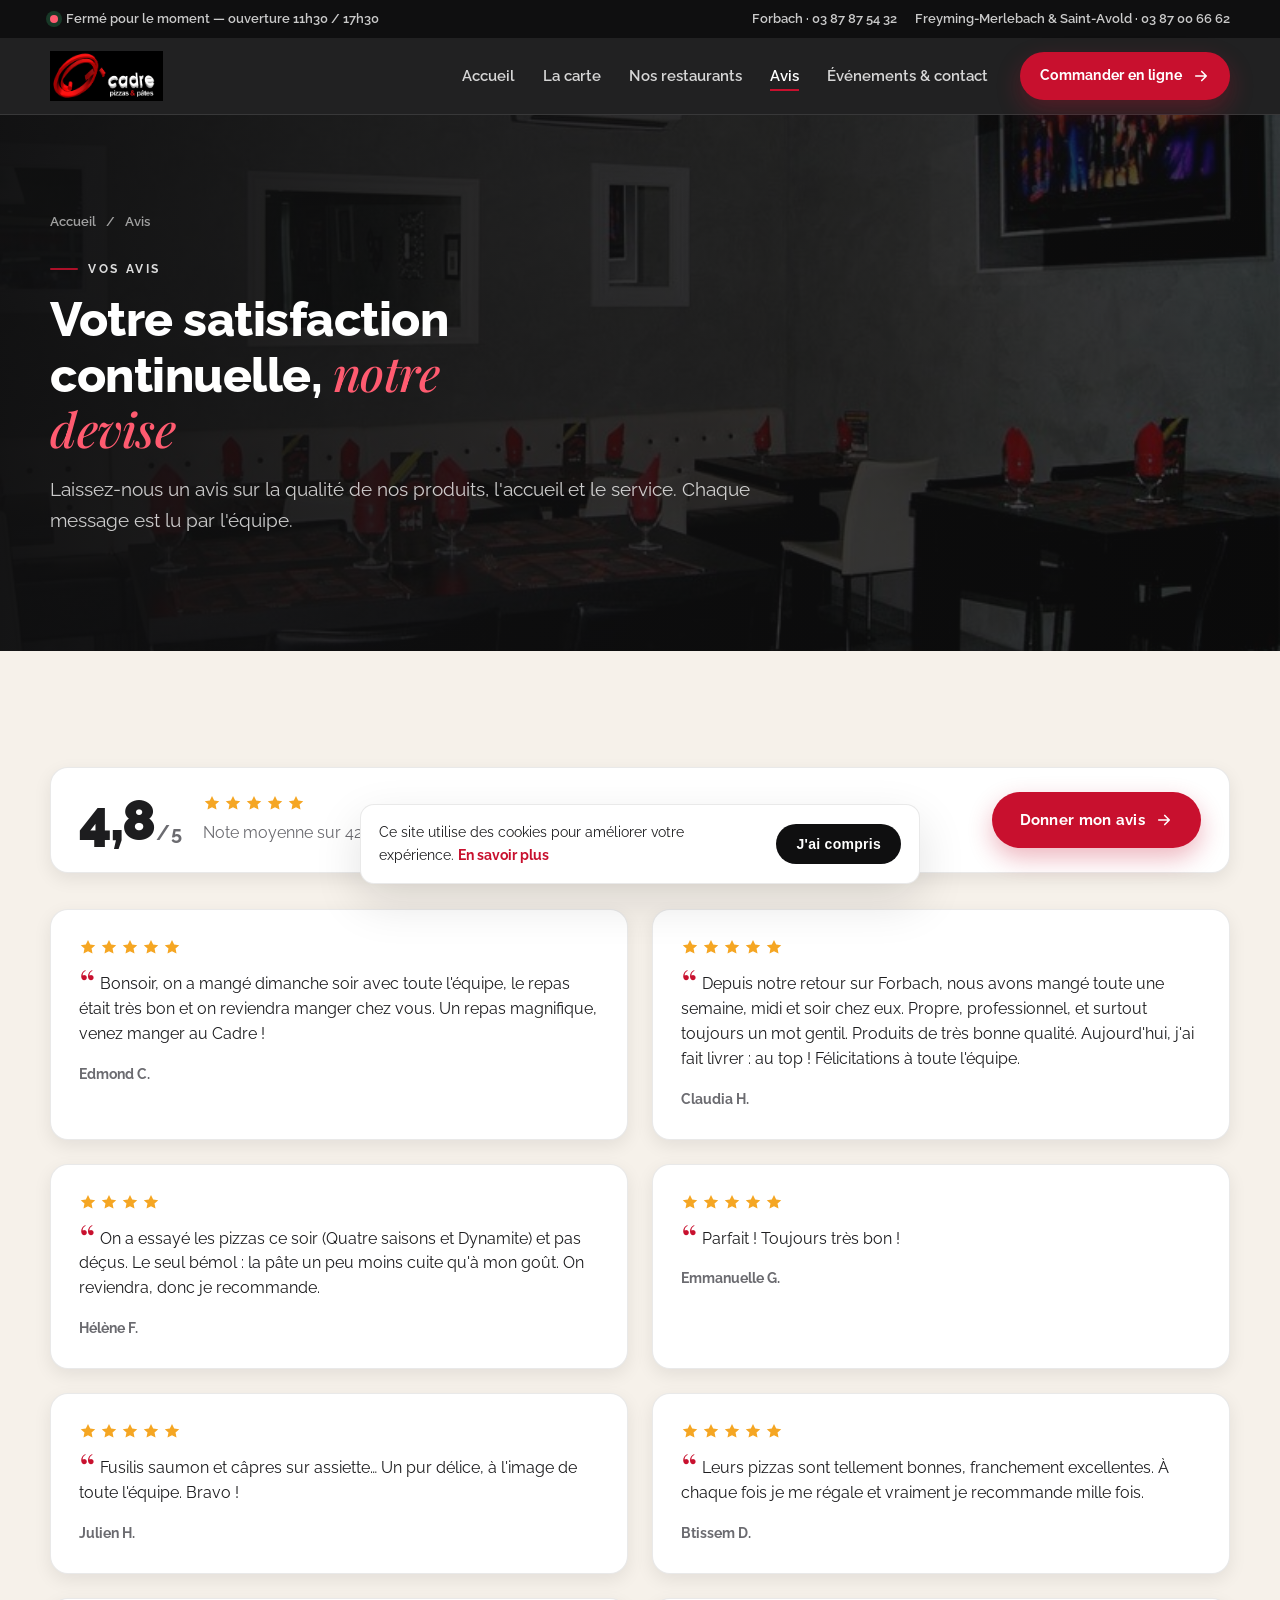
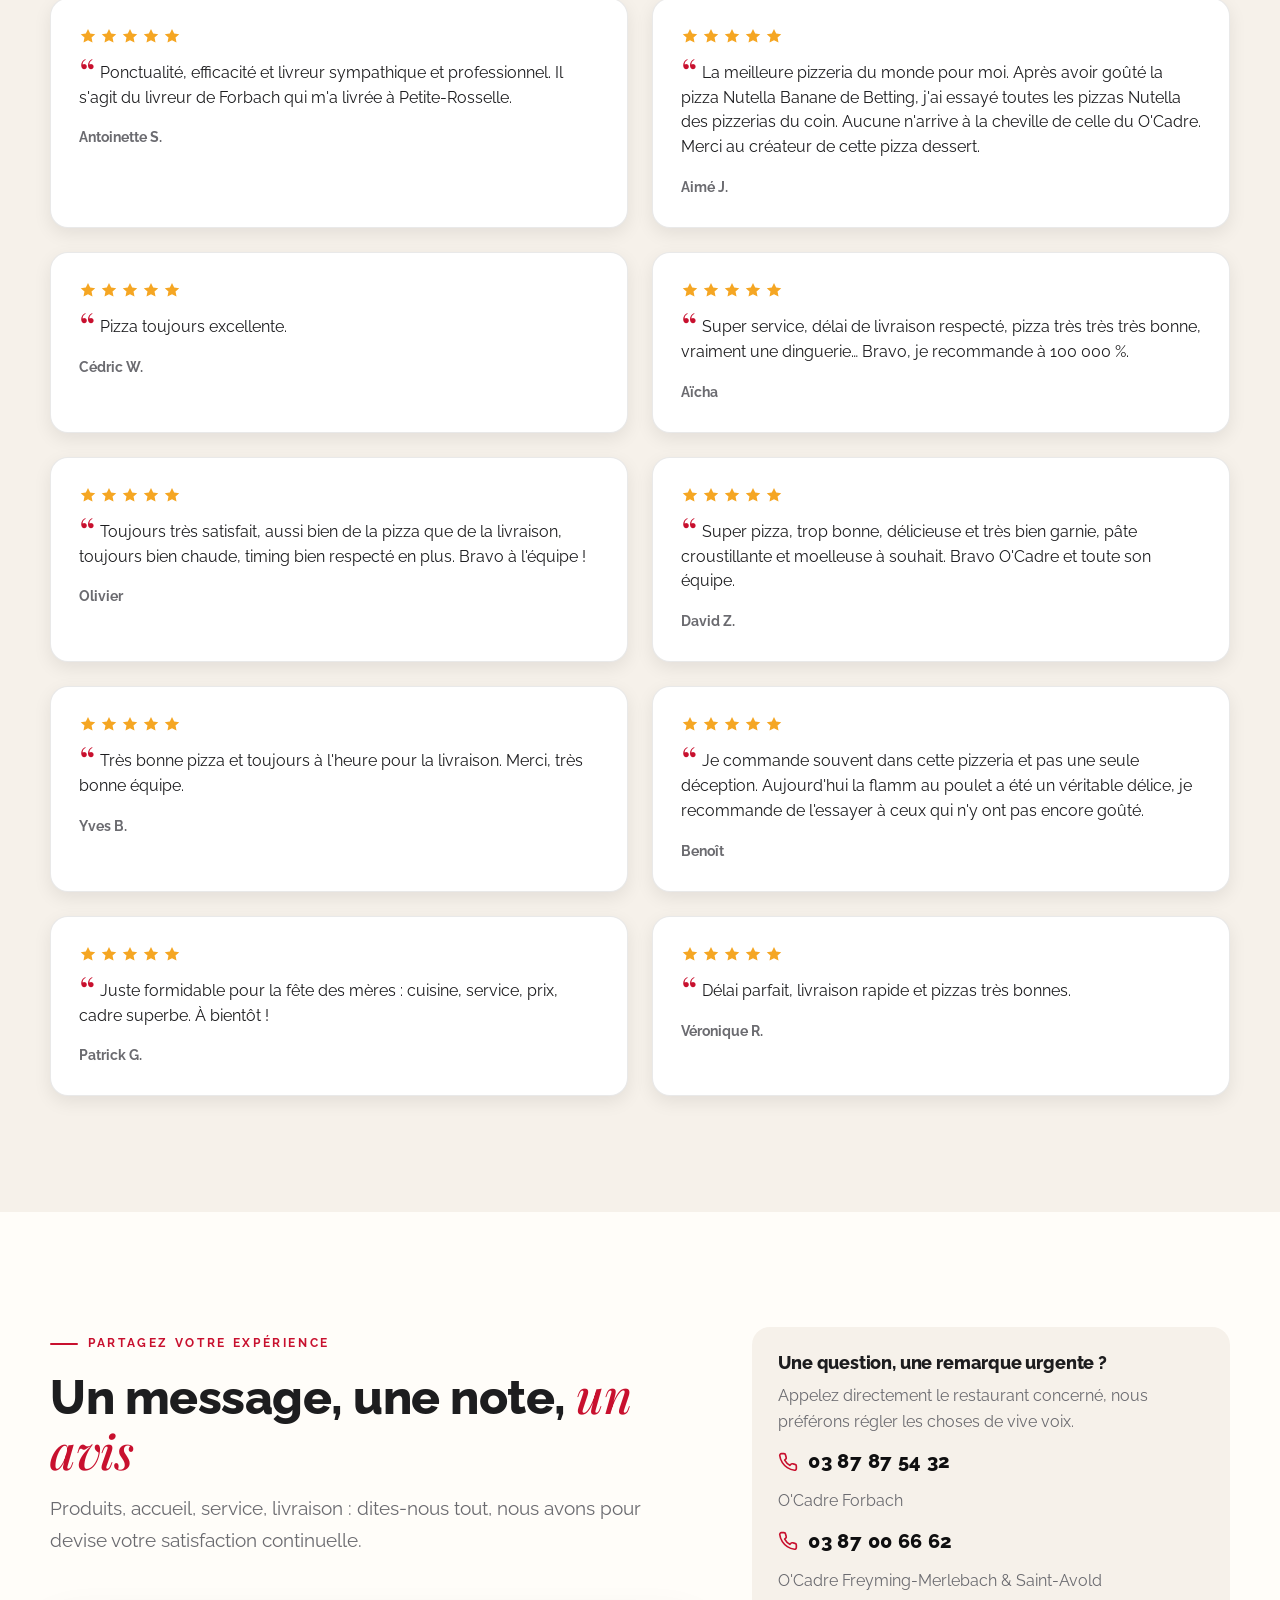
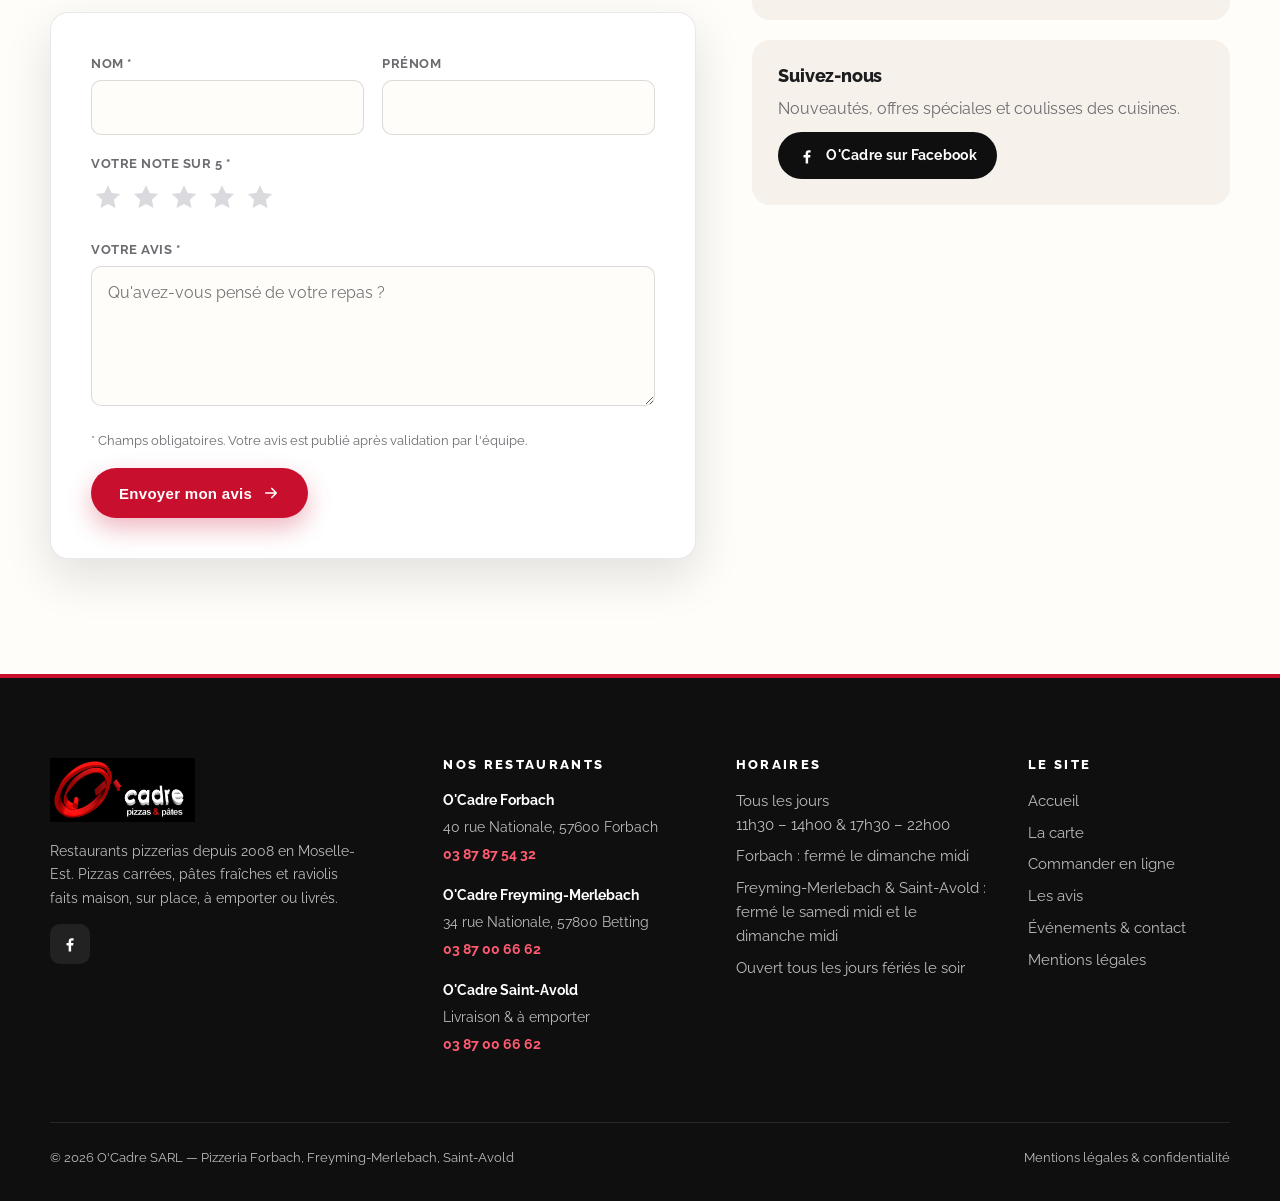
==== avis.html @ 4ae09ad5 "Refonte complète du site O'Cadre (ocadre.com) Nouveau site statique HTML/CSS/JS, responsive, sans dé" ====
<!DOCTYPE html>
<html lang="fr">
<head>
  <meta charset="utf-8">
  <meta name="viewport" content="width=device-width, initial-scale=1">
  <title>Avis clients — Pizzeria O'Cadre Forbach, Freyming-Merlebach, Saint-Avold</title>
  <meta name="description" content="Les avis de nos clients sur les pizzas, l'accueil et le service des restaurants O'Cadre, et le formulaire pour partager votre expérience.">
  <link rel="canonical" href="https://ocadre.com/avis.html">
  <meta name="theme-color" content="#0f0f10">
  <meta property="og:type" content="website">
  <meta property="og:title" content="Avis clients — Pizzeria O'Cadre Forbach, Freyming-Merlebach, Saint-Avold">
  <meta property="og:description" content="Les avis de nos clients sur les pizzas, l'accueil et le service des restaurants O'Cadre, et le formulaire pour partager votre expérience.">
  <meta property="og:image" content="https://ocadre.com/assets/img/hero.jpg">
  <meta property="og:locale" content="fr_FR">
  <link rel="icon" type="image/png" sizes="32x32" href="assets/img/favicon-32.png">
  <link rel="apple-touch-icon" href="assets/img/apple-touch-icon.png">
  <link rel="preconnect" href="https://fonts.googleapis.com">
  <link rel="preconnect" href="https://fonts.gstatic.com" crossorigin>
  <link href="https://fonts.googleapis.com/css2?family=Playfair+Display:ital,wght@0,500;1,500&family=Raleway:wght@400;500;600;700;800;900&display=swap" rel="stylesheet">
  <link rel="stylesheet" href="assets/css/style.css">
</head>
<body>
<a class="skip-link" href="#main">Aller au contenu</a>
<div class="topbar">
  <div class="wrap">
    <div class="topbar__msg"><span class="dot" aria-hidden="true"></span><span data-open-status>Ouvert tous les jours — commandez en ligne</span></div>
    <div class="topbar__phones">
      <a href="tel:+33387875432">Forbach · 03 87 87 54 32</a>
      <a href="tel:+33387006662">Freyming-Merlebach &amp; Saint-Avold · 03 87 00 66 62</a>
    </div>
  </div>
</div>
<header class="site-header">
  <div class="wrap">
    <a class="brand" href="index.html" aria-label="O'Cadre, pizzas et pâtes — accueil">
      <img src="assets/img/logo.jpg" alt="O'Cadre pizzas &amp; pâtes" width="578" height="255">
    </a>
    <button class="nav-toggle" type="button" aria-expanded="false" aria-controls="nav" aria-label="Ouvrir le menu">
      <span></span><span></span><span></span>
    </button>
    <nav class="nav" id="nav" aria-label="Navigation principale">
      <ul class="nav__links">
        <li><a href="index.html">Accueil</a></li>
        <li><a href="carte.html">La carte</a></li>
        <li><a href="index.html#restaurants">Nos restaurants</a></li>
        <li><a href="avis.html">Avis</a></li>
        <li><a href="contact.html">Événements &amp; contact</a></li>
      </ul>
      <a class="btn btn--primary btn--sm" href="carte.html#commander">Commander en ligne <svg viewBox="0 0 24 24" fill="none" stroke="currentColor" stroke-width="2.2" stroke-linecap="round" stroke-linejoin="round" aria-hidden="true"><path d="M5 12h14M13 6l6 6-6 6"/></svg></a>
    </nav>
  </div>
</header>
<main id="main">

<section class="page-hero">
  <div class="page-hero__bg"><img src="assets/img/salle.jpg" alt="" width="800" height="552"></div>
  <div class="wrap">
    <nav class="crumbs" aria-label="Fil d'Ariane"><a href="index.html">Accueil</a><span>/</span><span>Avis</span></nav>
    <span class="eyebrow hero__eyebrow">Vos avis</span>
    <h1 class="title">Votre satisfaction continuelle, <em>notre devise</em></h1>
    <p class="lead">Laissez-nous un avis sur la qualité de nos produits, l'accueil et le service. Chaque message est lu par l'équipe.</p>
  </div>
</section>

<section class="section section--cream">
  <div class="wrap">
    <div class="rating-summary reveal">
      <div class="rating-summary__score">4,8<small> / 5</small></div>
      <div>
        <span class="stars" aria-label="5 sur 5"><svg viewBox="0 0 24 24" fill="currentColor" aria-hidden="true"><path d="M12 2.5l2.9 6.2 6.8.8-5 4.6 1.3 6.7L12 17.5l-6 3.3 1.3-6.7-5-4.6 6.8-.8z"/></svg><svg viewBox="0 0 24 24" fill="currentColor" aria-hidden="true"><path d="M12 2.5l2.9 6.2 6.8.8-5 4.6 1.3 6.7L12 17.5l-6 3.3 1.3-6.7-5-4.6 6.8-.8z"/></svg><svg viewBox="0 0 24 24" fill="currentColor" aria-hidden="true"><path d="M12 2.5l2.9 6.2 6.8.8-5 4.6 1.3 6.7L12 17.5l-6 3.3 1.3-6.7-5-4.6 6.8-.8z"/></svg><svg viewBox="0 0 24 24" fill="currentColor" aria-hidden="true"><path d="M12 2.5l2.9 6.2 6.8.8-5 4.6 1.3 6.7L12 17.5l-6 3.3 1.3-6.7-5-4.6 6.8-.8z"/></svg><svg viewBox="0 0 24 24" fill="currentColor" aria-hidden="true"><path d="M12 2.5l2.9 6.2 6.8.8-5 4.6 1.3 6.7L12 17.5l-6 3.3 1.3-6.7-5-4.6 6.8-.8z"/></svg></span>
        <p>Note moyenne sur 42 avis clients déposés sur ce site. 35 clients ont attribué la note maximale.</p>
      </div>
      <a class="btn btn--primary" href="#donner-avis" style="margin-left:auto">Donner mon avis <svg viewBox="0 0 24 24" fill="none" stroke="currentColor" stroke-width="2.2" stroke-linecap="round" stroke-linejoin="round" aria-hidden="true"><path d="M5 12h14M13 6l6 6-6 6"/></svg></a>
    </div>
    <div class="reviews reviews--list">
      <article class="review reveal">
        <span class="stars" aria-label="5 sur 5"><svg viewBox="0 0 24 24" fill="currentColor" aria-hidden="true"><path d="M12 2.5l2.9 6.2 6.8.8-5 4.6 1.3 6.7L12 17.5l-6 3.3 1.3-6.7-5-4.6 6.8-.8z"/></svg><svg viewBox="0 0 24 24" fill="currentColor" aria-hidden="true"><path d="M12 2.5l2.9 6.2 6.8.8-5 4.6 1.3 6.7L12 17.5l-6 3.3 1.3-6.7-5-4.6 6.8-.8z"/></svg><svg viewBox="0 0 24 24" fill="currentColor" aria-hidden="true"><path d="M12 2.5l2.9 6.2 6.8.8-5 4.6 1.3 6.7L12 17.5l-6 3.3 1.3-6.7-5-4.6 6.8-.8z"/></svg><svg viewBox="0 0 24 24" fill="currentColor" aria-hidden="true"><path d="M12 2.5l2.9 6.2 6.8.8-5 4.6 1.3 6.7L12 17.5l-6 3.3 1.3-6.7-5-4.6 6.8-.8z"/></svg><svg viewBox="0 0 24 24" fill="currentColor" aria-hidden="true"><path d="M12 2.5l2.9 6.2 6.8.8-5 4.6 1.3 6.7L12 17.5l-6 3.3 1.3-6.7-5-4.6 6.8-.8z"/></svg></span>
        <blockquote>Bonsoir, on a mangé dimanche soir avec toute l'équipe, le repas était très bon et on reviendra manger chez vous. Un repas magnifique, venez manger au Cadre !</blockquote>
        <cite>Edmond C.</cite>
      </article>
      <article class="review reveal">
        <span class="stars" aria-label="5 sur 5"><svg viewBox="0 0 24 24" fill="currentColor" aria-hidden="true"><path d="M12 2.5l2.9 6.2 6.8.8-5 4.6 1.3 6.7L12 17.5l-6 3.3 1.3-6.7-5-4.6 6.8-.8z"/></svg><svg viewBox="0 0 24 24" fill="currentColor" aria-hidden="true"><path d="M12 2.5l2.9 6.2 6.8.8-5 4.6 1.3 6.7L12 17.5l-6 3.3 1.3-6.7-5-4.6 6.8-.8z"/></svg><svg viewBox="0 0 24 24" fill="currentColor" aria-hidden="true"><path d="M12 2.5l2.9 6.2 6.8.8-5 4.6 1.3 6.7L12 17.5l-6 3.3 1.3-6.7-5-4.6 6.8-.8z"/></svg><svg viewBox="0 0 24 24" fill="currentColor" aria-hidden="true"><path d="M12 2.5l2.9 6.2 6.8.8-5 4.6 1.3 6.7L12 17.5l-6 3.3 1.3-6.7-5-4.6 6.8-.8z"/></svg><svg viewBox="0 0 24 24" fill="currentColor" aria-hidden="true"><path d="M12 2.5l2.9 6.2 6.8.8-5 4.6 1.3 6.7L12 17.5l-6 3.3 1.3-6.7-5-4.6 6.8-.8z"/></svg></span>
        <blockquote>Depuis notre retour sur Forbach, nous avons mangé toute une semaine, midi et soir chez eux. Propre, professionnel, et surtout toujours un mot gentil. Produits de très bonne qualité. Aujourd'hui, j'ai fait livrer : au top ! Félicitations à toute l'équipe.</blockquote>
        <cite>Claudia H.</cite>
      </article>
      <article class="review reveal">
        <span class="stars" aria-label="4 sur 5"><svg viewBox="0 0 24 24" fill="currentColor" aria-hidden="true"><path d="M12 2.5l2.9 6.2 6.8.8-5 4.6 1.3 6.7L12 17.5l-6 3.3 1.3-6.7-5-4.6 6.8-.8z"/></svg><svg viewBox="0 0 24 24" fill="currentColor" aria-hidden="true"><path d="M12 2.5l2.9 6.2 6.8.8-5 4.6 1.3 6.7L12 17.5l-6 3.3 1.3-6.7-5-4.6 6.8-.8z"/></svg><svg viewBox="0 0 24 24" fill="currentColor" aria-hidden="true"><path d="M12 2.5l2.9 6.2 6.8.8-5 4.6 1.3 6.7L12 17.5l-6 3.3 1.3-6.7-5-4.6 6.8-.8z"/></svg><svg viewBox="0 0 24 24" fill="currentColor" aria-hidden="true"><path d="M12 2.5l2.9 6.2 6.8.8-5 4.6 1.3 6.7L12 17.5l-6 3.3 1.3-6.7-5-4.6 6.8-.8z"/></svg></span>
        <blockquote>On a essayé les pizzas ce soir (Quatre saisons et Dynamite) et pas déçus. Le seul bémol : la pâte un peu moins cuite qu'à mon goût. On reviendra, donc je recommande.</blockquote>
        <cite>Hélène F.</cite>
      </article>
      <article class="review reveal">
        <span class="stars" aria-label="5 sur 5"><svg viewBox="0 0 24 24" fill="currentColor" aria-hidden="true"><path d="M12 2.5l2.9 6.2 6.8.8-5 4.6 1.3 6.7L12 17.5l-6 3.3 1.3-6.7-5-4.6 6.8-.8z"/></svg><svg viewBox="0 0 24 24" fill="currentColor" aria-hidden="true"><path d="M12 2.5l2.9 6.2 6.8.8-5 4.6 1.3 6.7L12 17.5l-6 3.3 1.3-6.7-5-4.6 6.8-.8z"/></svg><svg viewBox="0 0 24 24" fill="currentColor" aria-hidden="true"><path d="M12 2.5l2.9 6.2 6.8.8-5 4.6 1.3 6.7L12 17.5l-6 3.3 1.3-6.7-5-4.6 6.8-.8z"/></svg><svg viewBox="0 0 24 24" fill="currentColor" aria-hidden="true"><path d="M12 2.5l2.9 6.2 6.8.8-5 4.6 1.3 6.7L12 17.5l-6 3.3 1.3-6.7-5-4.6 6.8-.8z"/></svg><svg viewBox="0 0 24 24" fill="currentColor" aria-hidden="true"><path d="M12 2.5l2.9 6.2 6.8.8-5 4.6 1.3 6.7L12 17.5l-6 3.3 1.3-6.7-5-4.6 6.8-.8z"/></svg></span>
        <blockquote>Parfait ! Toujours très bon !</blockquote>
        <cite>Emmanuelle G.</cite>
      </article>
      <article class="review reveal">
        <span class="stars" aria-label="5 sur 5"><svg viewBox="0 0 24 24" fill="currentColor" aria-hidden="true"><path d="M12 2.5l2.9 6.2 6.8.8-5 4.6 1.3 6.7L12 17.5l-6 3.3 1.3-6.7-5-4.6 6.8-.8z"/></svg><svg viewBox="0 0 24 24" fill="currentColor" aria-hidden="true"><path d="M12 2.5l2.9 6.2 6.8.8-5 4.6 1.3 6.7L12 17.5l-6 3.3 1.3-6.7-5-4.6 6.8-.8z"/></svg><svg viewBox="0 0 24 24" fill="currentColor" aria-hidden="true"><path d="M12 2.5l2.9 6.2 6.8.8-5 4.6 1.3 6.7L12 17.5l-6 3.3 1.3-6.7-5-4.6 6.8-.8z"/></svg><svg viewBox="0 0 24 24" fill="currentColor" aria-hidden="true"><path d="M12 2.5l2.9 6.2 6.8.8-5 4.6 1.3 6.7L12 17.5l-6 3.3 1.3-6.7-5-4.6 6.8-.8z"/></svg><svg viewBox="0 0 24 24" fill="currentColor" aria-hidden="true"><path d="M12 2.5l2.9 6.2 6.8.8-5 4.6 1.3 6.7L12 17.5l-6 3.3 1.3-6.7-5-4.6 6.8-.8z"/></svg></span>
        <blockquote>Fusilis saumon et câpres sur assiette… Un pur délice, à l'image de toute l'équipe. Bravo !</blockquote>
        <cite>Julien H.</cite>
      </article>
      <article class="review reveal">
        <span class="stars" aria-label="5 sur 5"><svg viewBox="0 0 24 24" fill="currentColor" aria-hidden="true"><path d="M12 2.5l2.9 6.2 6.8.8-5 4.6 1.3 6.7L12 17.5l-6 3.3 1.3-6.7-5-4.6 6.8-.8z"/></svg><svg viewBox="0 0 24 24" fill="currentColor" aria-hidden="true"><path d="M12 2.5l2.9 6.2 6.8.8-5 4.6 1.3 6.7L12 17.5l-6 3.3 1.3-6.7-5-4.6 6.8-.8z"/></svg><svg viewBox="0 0 24 24" fill="currentColor" aria-hidden="true"><path d="M12 2.5l2.9 6.2 6.8.8-5 4.6 1.3 6.7L12 17.5l-6 3.3 1.3-6.7-5-4.6 6.8-.8z"/></svg><svg viewBox="0 0 24 24" fill="currentColor" aria-hidden="true"><path d="M12 2.5l2.9 6.2 6.8.8-5 4.6 1.3 6.7L12 17.5l-6 3.3 1.3-6.7-5-4.6 6.8-.8z"/></svg><svg viewBox="0 0 24 24" fill="currentColor" aria-hidden="true"><path d="M12 2.5l2.9 6.2 6.8.8-5 4.6 1.3 6.7L12 17.5l-6 3.3 1.3-6.7-5-4.6 6.8-.8z"/></svg></span>
        <blockquote>Leurs pizzas sont tellement bonnes, franchement excellentes. À chaque fois je me régale et vraiment je recommande mille fois.</blockquote>
        <cite>Btissem D.</cite>
      </article>
      <article class="review reveal">
        <span class="stars" aria-label="5 sur 5"><svg viewBox="0 0 24 24" fill="currentColor" aria-hidden="true"><path d="M12 2.5l2.9 6.2 6.8.8-5 4.6 1.3 6.7L12 17.5l-6 3.3 1.3-6.7-5-4.6 6.8-.8z"/></svg><svg viewBox="0 0 24 24" fill="currentColor" aria-hidden="true"><path d="M12 2.5l2.9 6.2 6.8.8-5 4.6 1.3 6.7L12 17.5l-6 3.3 1.3-6.7-5-4.6 6.8-.8z"/></svg><svg viewBox="0 0 24 24" fill="currentColor" aria-hidden="true"><path d="M12 2.5l2.9 6.2 6.8.8-5 4.6 1.3 6.7L12 17.5l-6 3.3 1.3-6.7-5-4.6 6.8-.8z"/></svg><svg viewBox="0 0 24 24" fill="currentColor" aria-hidden="true"><path d="M12 2.5l2.9 6.2 6.8.8-5 4.6 1.3 6.7L12 17.5l-6 3.3 1.3-6.7-5-4.6 6.8-.8z"/></svg><svg viewBox="0 0 24 24" fill="currentColor" aria-hidden="true"><path d="M12 2.5l2.9 6.2 6.8.8-5 4.6 1.3 6.7L12 17.5l-6 3.3 1.3-6.7-5-4.6 6.8-.8z"/></svg></span>
        <blockquote>Ponctualité, efficacité et livreur sympathique et professionnel. Il s'agit du livreur de Forbach qui m'a livrée à Petite-Rosselle.</blockquote>
        <cite>Antoinette S.</cite>
      </article>
      <article class="review reveal">
        <span class="stars" aria-label="5 sur 5"><svg viewBox="0 0 24 24" fill="currentColor" aria-hidden="true"><path d="M12 2.5l2.9 6.2 6.8.8-5 4.6 1.3 6.7L12 17.5l-6 3.3 1.3-6.7-5-4.6 6.8-.8z"/></svg><svg viewBox="0 0 24 24" fill="currentColor" aria-hidden="true"><path d="M12 2.5l2.9 6.2 6.8.8-5 4.6 1.3 6.7L12 17.5l-6 3.3 1.3-6.7-5-4.6 6.8-.8z"/></svg><svg viewBox="0 0 24 24" fill="currentColor" aria-hidden="true"><path d="M12 2.5l2.9 6.2 6.8.8-5 4.6 1.3 6.7L12 17.5l-6 3.3 1.3-6.7-5-4.6 6.8-.8z"/></svg><svg viewBox="0 0 24 24" fill="currentColor" aria-hidden="true"><path d="M12 2.5l2.9 6.2 6.8.8-5 4.6 1.3 6.7L12 17.5l-6 3.3 1.3-6.7-5-4.6 6.8-.8z"/></svg><svg viewBox="0 0 24 24" fill="currentColor" aria-hidden="true"><path d="M12 2.5l2.9 6.2 6.8.8-5 4.6 1.3 6.7L12 17.5l-6 3.3 1.3-6.7-5-4.6 6.8-.8z"/></svg></span>
        <blockquote>La meilleure pizzeria du monde pour moi. Après avoir goûté la pizza Nutella Banane de Betting, j'ai essayé toutes les pizzas Nutella des pizzerias du coin. Aucune n'arrive à la cheville de celle du O'Cadre. Merci au créateur de cette pizza dessert.</blockquote>
        <cite>Aimé J.</cite>
      </article>
      <article class="review reveal">
        <span class="stars" aria-label="5 sur 5"><svg viewBox="0 0 24 24" fill="currentColor" aria-hidden="true"><path d="M12 2.5l2.9 6.2 6.8.8-5 4.6 1.3 6.7L12 17.5l-6 3.3 1.3-6.7-5-4.6 6.8-.8z"/></svg><svg viewBox="0 0 24 24" fill="currentColor" aria-hidden="true"><path d="M12 2.5l2.9 6.2 6.8.8-5 4.6 1.3 6.7L12 17.5l-6 3.3 1.3-6.7-5-4.6 6.8-.8z"/></svg><svg viewBox="0 0 24 24" fill="currentColor" aria-hidden="true"><path d="M12 2.5l2.9 6.2 6.8.8-5 4.6 1.3 6.7L12 17.5l-6 3.3 1.3-6.7-5-4.6 6.8-.8z"/></svg><svg viewBox="0 0 24 24" fill="currentColor" aria-hidden="true"><path d="M12 2.5l2.9 6.2 6.8.8-5 4.6 1.3 6.7L12 17.5l-6 3.3 1.3-6.7-5-4.6 6.8-.8z"/></svg><svg viewBox="0 0 24 24" fill="currentColor" aria-hidden="true"><path d="M12 2.5l2.9 6.2 6.8.8-5 4.6 1.3 6.7L12 17.5l-6 3.3 1.3-6.7-5-4.6 6.8-.8z"/></svg></span>
        <blockquote>Pizza toujours excellente.</blockquote>
        <cite>Cédric W.</cite>
      </article>
      <article class="review reveal">
        <span class="stars" aria-label="5 sur 5"><svg viewBox="0 0 24 24" fill="currentColor" aria-hidden="true"><path d="M12 2.5l2.9 6.2 6.8.8-5 4.6 1.3 6.7L12 17.5l-6 3.3 1.3-6.7-5-4.6 6.8-.8z"/></svg><svg viewBox="0 0 24 24" fill="currentColor" aria-hidden="true"><path d="M12 2.5l2.9 6.2 6.8.8-5 4.6 1.3 6.7L12 17.5l-6 3.3 1.3-6.7-5-4.6 6.8-.8z"/></svg><svg viewBox="0 0 24 24" fill="currentColor" aria-hidden="true"><path d="M12 2.5l2.9 6.2 6.8.8-5 4.6 1.3 6.7L12 17.5l-6 3.3 1.3-6.7-5-4.6 6.8-.8z"/></svg><svg viewBox="0 0 24 24" fill="currentColor" aria-hidden="true"><path d="M12 2.5l2.9 6.2 6.8.8-5 4.6 1.3 6.7L12 17.5l-6 3.3 1.3-6.7-5-4.6 6.8-.8z"/></svg><svg viewBox="0 0 24 24" fill="currentColor" aria-hidden="true"><path d="M12 2.5l2.9 6.2 6.8.8-5 4.6 1.3 6.7L12 17.5l-6 3.3 1.3-6.7-5-4.6 6.8-.8z"/></svg></span>
        <blockquote>Super service, délai de livraison respecté, pizza très très très bonne, vraiment une dinguerie… Bravo, je recommande à 100 000 %.</blockquote>
        <cite>Aïcha</cite>
      </article>
      <article class="review reveal">
        <span class="stars" aria-label="5 sur 5"><svg viewBox="0 0 24 24" fill="currentColor" aria-hidden="true"><path d="M12 2.5l2.9 6.2 6.8.8-5 4.6 1.3 6.7L12 17.5l-6 3.3 1.3-6.7-5-4.6 6.8-.8z"/></svg><svg viewBox="0 0 24 24" fill="currentColor" aria-hidden="true"><path d="M12 2.5l2.9 6.2 6.8.8-5 4.6 1.3 6.7L12 17.5l-6 3.3 1.3-6.7-5-4.6 6.8-.8z"/></svg><svg viewBox="0 0 24 24" fill="currentColor" aria-hidden="true"><path d="M12 2.5l2.9 6.2 6.8.8-5 4.6 1.3 6.7L12 17.5l-6 3.3 1.3-6.7-5-4.6 6.8-.8z"/></svg><svg viewBox="0 0 24 24" fill="currentColor" aria-hidden="true"><path d="M12 2.5l2.9 6.2 6.8.8-5 4.6 1.3 6.7L12 17.5l-6 3.3 1.3-6.7-5-4.6 6.8-.8z"/></svg><svg viewBox="0 0 24 24" fill="currentColor" aria-hidden="true"><path d="M12 2.5l2.9 6.2 6.8.8-5 4.6 1.3 6.7L12 17.5l-6 3.3 1.3-6.7-5-4.6 6.8-.8z"/></svg></span>
        <blockquote>Toujours très satisfait, aussi bien de la pizza que de la livraison, toujours bien chaude, timing bien respecté en plus. Bravo à l'équipe !</blockquote>
        <cite>Olivier</cite>
      </article>
      <article class="review reveal">
        <span class="stars" aria-label="5 sur 5"><svg viewBox="0 0 24 24" fill="currentColor" aria-hidden="true"><path d="M12 2.5l2.9 6.2 6.8.8-5 4.6 1.3 6.7L12 17.5l-6 3.3 1.3-6.7-5-4.6 6.8-.8z"/></svg><svg viewBox="0 0 24 24" fill="currentColor" aria-hidden="true"><path d="M12 2.5l2.9 6.2 6.8.8-5 4.6 1.3 6.7L12 17.5l-6 3.3 1.3-6.7-5-4.6 6.8-.8z"/></svg><svg viewBox="0 0 24 24" fill="currentColor" aria-hidden="true"><path d="M12 2.5l2.9 6.2 6.8.8-5 4.6 1.3 6.7L12 17.5l-6 3.3 1.3-6.7-5-4.6 6.8-.8z"/></svg><svg viewBox="0 0 24 24" fill="currentColor" aria-hidden="true"><path d="M12 2.5l2.9 6.2 6.8.8-5 4.6 1.3 6.7L12 17.5l-6 3.3 1.3-6.7-5-4.6 6.8-.8z"/></svg><svg viewBox="0 0 24 24" fill="currentColor" aria-hidden="true"><path d="M12 2.5l2.9 6.2 6.8.8-5 4.6 1.3 6.7L12 17.5l-6 3.3 1.3-6.7-5-4.6 6.8-.8z"/></svg></span>
        <blockquote>Super pizza, trop bonne, délicieuse et très bien garnie, pâte croustillante et moelleuse à souhait. Bravo O'Cadre et toute son équipe.</blockquote>
        <cite>David Z.</cite>
      </article>
      <article class="review reveal">
        <span class="stars" aria-label="5 sur 5"><svg viewBox="0 0 24 24" fill="currentColor" aria-hidden="true"><path d="M12 2.5l2.9 6.2 6.8.8-5 4.6 1.3 6.7L12 17.5l-6 3.3 1.3-6.7-5-4.6 6.8-.8z"/></svg><svg viewBox="0 0 24 24" fill="currentColor" aria-hidden="true"><path d="M12 2.5l2.9 6.2 6.8.8-5 4.6 1.3 6.7L12 17.5l-6 3.3 1.3-6.7-5-4.6 6.8-.8z"/></svg><svg viewBox="0 0 24 24" fill="currentColor" aria-hidden="true"><path d="M12 2.5l2.9 6.2 6.8.8-5 4.6 1.3 6.7L12 17.5l-6 3.3 1.3-6.7-5-4.6 6.8-.8z"/></svg><svg viewBox="0 0 24 24" fill="currentColor" aria-hidden="true"><path d="M12 2.5l2.9 6.2 6.8.8-5 4.6 1.3 6.7L12 17.5l-6 3.3 1.3-6.7-5-4.6 6.8-.8z"/></svg><svg viewBox="0 0 24 24" fill="currentColor" aria-hidden="true"><path d="M12 2.5l2.9 6.2 6.8.8-5 4.6 1.3 6.7L12 17.5l-6 3.3 1.3-6.7-5-4.6 6.8-.8z"/></svg></span>
        <blockquote>Très bonne pizza et toujours à l'heure pour la livraison. Merci, très bonne équipe.</blockquote>
        <cite>Yves B.</cite>
      </article>
      <article class="review reveal">
        <span class="stars" aria-label="5 sur 5"><svg viewBox="0 0 24 24" fill="currentColor" aria-hidden="true"><path d="M12 2.5l2.9 6.2 6.8.8-5 4.6 1.3 6.7L12 17.5l-6 3.3 1.3-6.7-5-4.6 6.8-.8z"/></svg><svg viewBox="0 0 24 24" fill="currentColor" aria-hidden="true"><path d="M12 2.5l2.9 6.2 6.8.8-5 4.6 1.3 6.7L12 17.5l-6 3.3 1.3-6.7-5-4.6 6.8-.8z"/></svg><svg viewBox="0 0 24 24" fill="currentColor" aria-hidden="true"><path d="M12 2.5l2.9 6.2 6.8.8-5 4.6 1.3 6.7L12 17.5l-6 3.3 1.3-6.7-5-4.6 6.8-.8z"/></svg><svg viewBox="0 0 24 24" fill="currentColor" aria-hidden="true"><path d="M12 2.5l2.9 6.2 6.8.8-5 4.6 1.3 6.7L12 17.5l-6 3.3 1.3-6.7-5-4.6 6.8-.8z"/></svg><svg viewBox="0 0 24 24" fill="currentColor" aria-hidden="true"><path d="M12 2.5l2.9 6.2 6.8.8-5 4.6 1.3 6.7L12 17.5l-6 3.3 1.3-6.7-5-4.6 6.8-.8z"/></svg></span>
        <blockquote>Je commande souvent dans cette pizzeria et pas une seule déception. Aujourd'hui la flamm au poulet a été un véritable délice, je recommande de l'essayer à ceux qui n'y ont pas encore goûté.</blockquote>
        <cite>Benoît</cite>
      </article>
      <article class="review reveal">
        <span class="stars" aria-label="5 sur 5"><svg viewBox="0 0 24 24" fill="currentColor" aria-hidden="true"><path d="M12 2.5l2.9 6.2 6.8.8-5 4.6 1.3 6.7L12 17.5l-6 3.3 1.3-6.7-5-4.6 6.8-.8z"/></svg><svg viewBox="0 0 24 24" fill="currentColor" aria-hidden="true"><path d="M12 2.5l2.9 6.2 6.8.8-5 4.6 1.3 6.7L12 17.5l-6 3.3 1.3-6.7-5-4.6 6.8-.8z"/></svg><svg viewBox="0 0 24 24" fill="currentColor" aria-hidden="true"><path d="M12 2.5l2.9 6.2 6.8.8-5 4.6 1.3 6.7L12 17.5l-6 3.3 1.3-6.7-5-4.6 6.8-.8z"/></svg><svg viewBox="0 0 24 24" fill="currentColor" aria-hidden="true"><path d="M12 2.5l2.9 6.2 6.8.8-5 4.6 1.3 6.7L12 17.5l-6 3.3 1.3-6.7-5-4.6 6.8-.8z"/></svg><svg viewBox="0 0 24 24" fill="currentColor" aria-hidden="true"><path d="M12 2.5l2.9 6.2 6.8.8-5 4.6 1.3 6.7L12 17.5l-6 3.3 1.3-6.7-5-4.6 6.8-.8z"/></svg></span>
        <blockquote>Juste formidable pour la fête des mères : cuisine, service, prix, cadre superbe. À bientôt !</blockquote>
        <cite>Patrick G.</cite>
      </article>
      <article class="review reveal">
        <span class="stars" aria-label="5 sur 5"><svg viewBox="0 0 24 24" fill="currentColor" aria-hidden="true"><path d="M12 2.5l2.9 6.2 6.8.8-5 4.6 1.3 6.7L12 17.5l-6 3.3 1.3-6.7-5-4.6 6.8-.8z"/></svg><svg viewBox="0 0 24 24" fill="currentColor" aria-hidden="true"><path d="M12 2.5l2.9 6.2 6.8.8-5 4.6 1.3 6.7L12 17.5l-6 3.3 1.3-6.7-5-4.6 6.8-.8z"/></svg><svg viewBox="0 0 24 24" fill="currentColor" aria-hidden="true"><path d="M12 2.5l2.9 6.2 6.8.8-5 4.6 1.3 6.7L12 17.5l-6 3.3 1.3-6.7-5-4.6 6.8-.8z"/></svg><svg viewBox="0 0 24 24" fill="currentColor" aria-hidden="true"><path d="M12 2.5l2.9 6.2 6.8.8-5 4.6 1.3 6.7L12 17.5l-6 3.3 1.3-6.7-5-4.6 6.8-.8z"/></svg><svg viewBox="0 0 24 24" fill="currentColor" aria-hidden="true"><path d="M12 2.5l2.9 6.2 6.8.8-5 4.6 1.3 6.7L12 17.5l-6 3.3 1.3-6.7-5-4.6 6.8-.8z"/></svg></span>
        <blockquote>Délai parfait, livraison rapide et pizzas très bonnes.</blockquote>
        <cite>Véronique R.</cite>
      </article>
    </div>
  </div>
</section>

<section class="section" id="donner-avis">
  <div class="wrap">
    <div class="contact-grid">
      <div>
        <div class="section-head reveal">
          <span class="eyebrow">Partagez votre expérience</span>
          <h2 class="title">Un message, une note, <em>un avis</em></h2>
          <p class="lead">Produits, accueil, service, livraison : dites-nous tout, nous avons pour devise votre satisfaction continuelle.</p>
        </div>
        <form class="form-card form-grid reveal" data-form action="#" method="post" novalidate>
          <div class="field">
            <label for="avis-nom">Nom *</label>
            <input id="avis-nom" name="nom" type="text" autocomplete="family-name" required>
          </div>
          <div class="field">
            <label for="avis-prenom">Prénom</label>
            <input id="avis-prenom" name="prenom" type="text" autocomplete="given-name">
          </div>
          <div class="field field--full">
            <label>Votre note sur 5 *</label>
            <div class="star-input"><input type="radio" id="note5" name="note" value="5" required><label for="note5" title="5 sur 5"><svg viewBox="0 0 24 24" fill="currentColor" aria-hidden="true"><path d="M12 2.5l2.9 6.2 6.8.8-5 4.6 1.3 6.7L12 17.5l-6 3.3 1.3-6.7-5-4.6 6.8-.8z"/></svg></label><input type="radio" id="note4" name="note" value="4" ><label for="note4" title="4 sur 5"><svg viewBox="0 0 24 24" fill="currentColor" aria-hidden="true"><path d="M12 2.5l2.9 6.2 6.8.8-5 4.6 1.3 6.7L12 17.5l-6 3.3 1.3-6.7-5-4.6 6.8-.8z"/></svg></label><input type="radio" id="note3" name="note" value="3" ><label for="note3" title="3 sur 5"><svg viewBox="0 0 24 24" fill="currentColor" aria-hidden="true"><path d="M12 2.5l2.9 6.2 6.8.8-5 4.6 1.3 6.7L12 17.5l-6 3.3 1.3-6.7-5-4.6 6.8-.8z"/></svg></label><input type="radio" id="note2" name="note" value="2" ><label for="note2" title="2 sur 5"><svg viewBox="0 0 24 24" fill="currentColor" aria-hidden="true"><path d="M12 2.5l2.9 6.2 6.8.8-5 4.6 1.3 6.7L12 17.5l-6 3.3 1.3-6.7-5-4.6 6.8-.8z"/></svg></label><input type="radio" id="note1" name="note" value="1" ><label for="note1" title="1 sur 5"><svg viewBox="0 0 24 24" fill="currentColor" aria-hidden="true"><path d="M12 2.5l2.9 6.2 6.8.8-5 4.6 1.3 6.7L12 17.5l-6 3.3 1.3-6.7-5-4.6 6.8-.8z"/></svg></label></div>
          </div>
          <div class="field field--full">
            <label for="avis-texte">Votre avis *</label>
            <textarea id="avis-texte" name="avis" required minlength="10" placeholder="Qu'avez-vous pensé de votre repas ?"></textarea>
          </div>
          <div class="form-msg" role="status" aria-live="polite"></div>
          <div class="form-foot">
            <small>* Champs obligatoires. Votre avis est publié après validation par l'équipe.</small>
            <button class="btn btn--primary" type="submit">Envoyer mon avis <svg viewBox="0 0 24 24" fill="none" stroke="currentColor" stroke-width="2.2" stroke-linecap="round" stroke-linejoin="round" aria-hidden="true"><path d="M5 12h14M13 6l6 6-6 6"/></svg></button>
          </div>
        </form>
      </div>
      <aside class="contact-aside reveal">
        <div class="info-card">
          <h3>Une question, une remarque urgente ?</h3>
          <p style="color:var(--muted);margin:0">Appelez directement le restaurant concerné, nous préférons régler les choses de vive voix.</p>
          <a class="resto__phone" href="tel:+33387875432"><svg viewBox="0 0 24 24" fill="none" stroke="currentColor" stroke-width="2" stroke-linecap="round" stroke-linejoin="round" aria-hidden="true"><path d="M22 16.9v3a2 2 0 0 1-2.2 2 19.8 19.8 0 0 1-8.6-3.1 19.5 19.5 0 0 1-6-6A19.8 19.8 0 0 1 2.1 4.2 2 2 0 0 1 4.1 2h3a2 2 0 0 1 2 1.7c.1.9.4 1.8.7 2.7a2 2 0 0 1-.5 2.1L8 9.8a16 16 0 0 0 6.2 6.2l1.3-1.3a2 2 0 0 1 2.1-.5c.9.3 1.8.6 2.7.7a2 2 0 0 1 1.7 2z"/></svg> 03 87 87 54 32</a>
          <address>O'Cadre Forbach</address>
          <a class="resto__phone" href="tel:+33387006662"><svg viewBox="0 0 24 24" fill="none" stroke="currentColor" stroke-width="2" stroke-linecap="round" stroke-linejoin="round" aria-hidden="true"><path d="M22 16.9v3a2 2 0 0 1-2.2 2 19.8 19.8 0 0 1-8.6-3.1 19.5 19.5 0 0 1-6-6A19.8 19.8 0 0 1 2.1 4.2 2 2 0 0 1 4.1 2h3a2 2 0 0 1 2 1.7c.1.9.4 1.8.7 2.7a2 2 0 0 1-.5 2.1L8 9.8a16 16 0 0 0 6.2 6.2l1.3-1.3a2 2 0 0 1 2.1-.5c.9.3 1.8.6 2.7.7a2 2 0 0 1 1.7 2z"/></svg> 03 87 00 66 62</a>
          <address>O'Cadre Freyming-Merlebach &amp; Saint-Avold</address>
        </div>
        <div class="info-card">
          <h3>Suivez-nous</h3>
          <p style="color:var(--muted);margin:0">Nouveautés, offres spéciales et coulisses des cuisines.</p>
          <a class="btn btn--dark btn--sm" href="https://www.facebook.com/Ocadre-210727185610210/" target="_blank" rel="noopener" style="justify-self:start"><svg viewBox="0 0 24 24" fill="currentColor" aria-hidden="true"><path d="M13.5 22v-8h2.7l.4-3.2h-3.1V8.8c0-.9.3-1.6 1.6-1.6h1.7V4.4c-.3 0-1.3-.1-2.5-.1-2.5 0-4.1 1.5-4.1 4.2v2.3H7.4V14h2.8v8z"/></svg> O'Cadre sur Facebook</a>
        </div>
      </aside>
    </div>
  </div>
</section>
</main>
<footer class="site-footer">
  <div class="wrap">
    <div class="footer-grid">
      <div class="footer-brand">
        <img src="assets/img/logo.jpg" alt="O'Cadre pizzas &amp; pâtes" width="578" height="255">
        <p>Restaurants pizzerias depuis 2008 en Moselle-Est. Pizzas carrées, pâtes fraîches et raviolis faits maison, sur place, à emporter ou livrés.</p>
        <div class="footer-social">
          <a href="https://www.facebook.com/Ocadre-210727185610210/" target="_blank" rel="noopener" aria-label="O'Cadre sur Facebook"><svg viewBox="0 0 24 24" fill="currentColor" aria-hidden="true"><path d="M13.5 22v-8h2.7l.4-3.2h-3.1V8.8c0-.9.3-1.6 1.6-1.6h1.7V4.4c-.3 0-1.3-.1-2.5-.1-2.5 0-4.1 1.5-4.1 4.2v2.3H7.4V14h2.8v8z"/></svg></a>
        </div>
      </div>
      <div class="footer-col">
        <h3>Nos restaurants</h3>
        <div class="footer-resto">
          <strong>O'Cadre Forbach</strong>
          <span>40 rue Nationale, 57600 Forbach</span>
          <a href="tel:+33387875432">03 87 87 54 32</a>
        </div>
        <div class="footer-resto">
          <strong>O'Cadre Freyming-Merlebach</strong>
          <span>34 rue Nationale, 57800 Betting</span>
          <a href="tel:+33387006662">03 87 00 66 62</a>
        </div>
        <div class="footer-resto">
          <strong>O'Cadre Saint-Avold</strong>
          <span>Livraison &amp; à emporter</span>
          <a href="tel:+33387006662">03 87 00 66 62</a>
        </div>
      </div>
      <div class="footer-col">
        <h3>Horaires</h3>
        <ul>
          <li>Tous les jours<br>11h30 – 14h00 &amp; 17h30 – 22h00</li>
          <li>Forbach : fermé le dimanche midi</li>
          <li>Freyming-Merlebach &amp; Saint-Avold : fermé le samedi midi et le dimanche midi</li>
          <li>Ouvert tous les jours fériés le soir</li>
        </ul>
      </div>
      <div class="footer-col">
        <h3>Le site</h3>
        <ul>
          <li><a href="index.html">Accueil</a></li>
          <li><a href="carte.html">La carte</a></li>
          <li><a href="carte.html#commander">Commander en ligne</a></li>
          <li><a href="avis.html">Les avis</a></li>
          <li><a href="contact.html">Événements &amp; contact</a></li>
          <li><a href="mentions-legales.html">Mentions légales</a></li>
        </ul>
      </div>
    </div>
    <div class="footer-bottom">
      <span>© <span data-year>2026</span> O'Cadre SARL — Pizzeria Forbach, Freyming-Merlebach, Saint-Avold</span>
      <a href="mentions-legales.html">Mentions légales &amp; confidentialité</a>
    </div>
  </div>
</footer>
<div class="cookie" role="dialog" aria-label="Information sur les cookies">
  <p>Ce site utilise des cookies pour améliorer votre expérience. <a href="mentions-legales.html#confidentialite">En savoir plus</a></p>
  <button class="btn btn--dark btn--sm" type="button">J'ai compris</button>
</div>
<script src="assets/js/main.js" defer></script>
</body>
</html>
---- assets/css/style.css ----
/* ==========================================================================
   O'Cadre — Pizzas & Pâtes
   Design system : noir / rouge / crème, typographie Raleway + Playfair Display
   ========================================================================== */

:root {
  --ink: #0f0f10;
  --coal: #19191c;
  --coal-2: #232327;
  --red: #c8102e;
  --red-dark: #a30000;
  --red-soft: #fde9ec;
  --cream: #f6f1ea;
  --paper: #fffdf9;
  --white: #ffffff;
  --text: #1d1d1f;
  --muted: #6b6b70;
  --line: rgba(15, 15, 16, 0.09);
  --line-dark: rgba(255, 255, 255, 0.1);
  --radius: 18px;
  --radius-sm: 10px;
  --shadow: 0 18px 48px rgba(15, 15, 16, 0.12);
  --shadow-sm: 0 6px 18px rgba(15, 15, 16, 0.08);
  --font-body: "Raleway", "Helvetica Neue", Arial, sans-serif;
  --font-display: "Playfair Display", Georgia, serif;
  --wrap: 1180px;
  --gutter: clamp(16px, 4vw, 40px);
  --header-h: 76px;
}

*,
*::before,
*::after {
  box-sizing: border-box;
}

html {
  scroll-behavior: smooth;
  -webkit-text-size-adjust: 100%;
}

body {
  margin: 0;
  font-family: var(--font-body);
  font-size: 16px;
  line-height: 1.65;
  color: var(--text);
  background: var(--paper);
  -webkit-font-smoothing: antialiased;
}

img {
  max-width: 100%;
  height: auto;
  display: block;
}

a {
  color: inherit;
  text-decoration: none;
}

h1,
h2,
h3,
h4 {
  margin: 0;
  line-height: 1.1;
  font-weight: 800;
  letter-spacing: -0.01em;
}

p {
  margin: 0 0 1em;
}

ul {
  margin: 0;
  padding: 0;
  list-style: none;
}

address {
  font-style: normal;
}

.wrap {
  width: min(var(--wrap), 100% - 2 * var(--gutter));
  margin-inline: auto;
}

.skip-link {
  position: absolute;
  left: -999px;
  top: 8px;
  background: var(--red);
  color: #fff;
  padding: 8px 14px;
  border-radius: 6px;
  z-index: 100;
}

.skip-link:focus {
  left: 8px;
}

/* ----- Typography helpers ------------------------------------------------ */

.eyebrow {
  display: inline-flex;
  align-items: center;
  gap: 10px;
  font-size: 12px;
  font-weight: 700;
  letter-spacing: 0.22em;
  text-transform: uppercase;
  color: var(--red);
}

.eyebrow::before {
  content: "";
  width: 28px;
  height: 2px;
  background: currentColor;
  border-radius: 2px;
}

.title {
  font-size: clamp(30px, 4.2vw, 48px);
  margin-top: 14px;
}

.title em,
.hero__title em {
  font-family: var(--font-display);
  font-style: italic;
  font-weight: 500;
  color: var(--red);
}

.lead {
  font-size: clamp(17px, 1.6vw, 19px);
  color: var(--muted);
  max-width: 60ch;
}

.title + .lead {
  margin-top: 14px;
}

.section-head {
  max-width: 720px;
  margin-bottom: clamp(32px, 5vw, 56px);
}

.section-head--center {
  text-align: center;
  margin-inline: auto;
}

.section-head--center .lead {
  margin-inline: auto;
}

/* ----- Buttons ------------------------------------------------------------ */

.btn {
  display: inline-flex;
  align-items: center;
  justify-content: center;
  gap: 10px;
  padding: 14px 26px;
  border-radius: 999px;
  font-weight: 700;
  font-size: 15px;
  letter-spacing: 0.02em;
  border: 2px solid transparent;
  cursor: pointer;
  transition: transform 0.2s ease, background 0.2s ease, color 0.2s ease, box-shadow 0.2s ease;
  white-space: nowrap;
}

.btn:hover {
  transform: translateY(-2px);
}

.btn:focus-visible {
  outline: 3px solid rgba(200, 16, 46, 0.4);
  outline-offset: 2px;
}

.btn--primary {
  background: var(--red);
  color: #fff;
  box-shadow: 0 10px 24px rgba(200, 16, 46, 0.3);
}

.btn--primary:hover {
  background: var(--red-dark);
}

.btn--ghost {
  border-color: rgba(255, 255, 255, 0.5);
  color: #fff;
}

.btn--ghost:hover {
  background: rgba(255, 255, 255, 0.12);
}

.btn--dark {
  background: var(--ink);
  color: #fff;
}

.btn--dark:hover {
  background: var(--coal-2);
}

.btn--outline {
  border-color: var(--ink);
  color: var(--ink);
}

.btn--outline:hover {
  background: var(--ink);
  color: #fff;
}

.btn--sm {
  padding: 10px 18px;
  font-size: 14px;
}

.btn svg {
  width: 18px;
  height: 18px;
  flex: none;
}

.link-arrow {
  display: inline-flex;
  align-items: center;
  gap: 8px;
  font-weight: 700;
  color: var(--red);
}

.link-arrow svg {
  width: 18px;
  height: 18px;
  transition: transform 0.2s ease;
}

.link-arrow:hover svg {
  transform: translateX(4px);
}

/* ----- Header -------------------------------------------------------------- */

.topbar {
  background: var(--ink);
  color: rgba(255, 255, 255, 0.78);
  font-size: 13px;
  font-weight: 600;
}

.topbar .wrap {
  display: flex;
  align-items: center;
  justify-content: space-between;
  gap: 16px;
  min-height: 38px;
}

.topbar__msg {
  display: flex;
  align-items: center;
  gap: 8px;
}

.topbar__msg .dot {
  width: 8px;
  height: 8px;
  border-radius: 50%;
  background: #3ddc84;
  box-shadow: 0 0 0 4px rgba(61, 220, 132, 0.2);
}

.topbar__phones {
  display: flex;
  gap: 18px;
}

.topbar__phones a:hover {
  color: #fff;
}

.site-header {
  position: sticky;
  top: 0;
  z-index: 50;
  background: rgba(15, 15, 16, 0.92);
  backdrop-filter: blur(12px);
  -webkit-backdrop-filter: blur(12px);
  border-bottom: 1px solid var(--line-dark);
  color: #fff;
}

.site-header .wrap {
  display: flex;
  align-items: center;
  justify-content: space-between;
  gap: 24px;
  min-height: var(--header-h);
}

.brand {
  display: flex;
  align-items: center;
  gap: 12px;
  flex: none;
}

.brand img {
  height: 50px;
  width: auto;
}

.nav {
  display: flex;
  align-items: center;
  gap: 32px;
}

.nav__links {
  display: flex;
  gap: 28px;
  font-weight: 600;
  font-size: 15px;
}

.nav__links a {
  position: relative;
  padding: 6px 0;
  color: rgba(255, 255, 255, 0.82);
  transition: color 0.2s ease;
}

.nav__links a::after {
  content: "";
  position: absolute;
  left: 0;
  right: 0;
  bottom: 0;
  height: 2px;
  background: var(--red);
  transform: scaleX(0);
  transform-origin: left;
  transition: transform 0.25s ease;
}

.nav__links a:hover,
.nav__links a[aria-current="page"] {
  color: #fff;
}

.nav__links a:hover::after,
.nav__links a[aria-current="page"]::after {
  transform: scaleX(1);
}

.nav-toggle {
  display: none;
  background: none;
  border: 0;
  color: #fff;
  width: 44px;
  height: 44px;
  cursor: pointer;
  border-radius: 10px;
}

.nav-toggle:hover {
  background: rgba(255, 255, 255, 0.08);
}

.nav-toggle span {
  display: block;
  width: 22px;
  height: 2px;
  background: currentColor;
  margin: 5px auto;
  transition: transform 0.25s ease, opacity 0.25s ease;
}

.nav-open .nav-toggle span:nth-child(1) {
  transform: translateY(7px) rotate(45deg);
}

.nav-open .nav-toggle span:nth-child(2) {
  opacity: 0;
}

.nav-open .nav-toggle span:nth-child(3) {
  transform: translateY(-7px) rotate(-45deg);
}

/* ----- Hero ---------------------------------------------------------------- */

.hero {
  position: relative;
  min-height: calc(100svh - var(--header-h) - 38px);
  display: grid;
  align-items: end;
  color: #fff;
  background: var(--ink);
  overflow: hidden;
  isolation: isolate;
}

.hero__bg {
  position: absolute;
  inset: 0;
  z-index: -2;
}

.hero__bg img {
  width: 100%;
  height: 100%;
  object-fit: cover;
  object-position: center 40%;
  transform: scale(1.04);
  animation: heroZoom 14s ease-out forwards;
}

@keyframes heroZoom {
  to {
    transform: scale(1);
  }
}

.hero::after {
  content: "";
  position: absolute;
  inset: 0;
  z-index: -1;
  background:
    linear-gradient(180deg, rgba(15, 15, 16, 0.35) 0%, rgba(15, 15, 16, 0.2) 35%, rgba(15, 15, 16, 0.92) 100%),
    linear-gradient(90deg, rgba(15, 15, 16, 0.65) 0%, rgba(15, 15, 16, 0) 60%);
}

.hero .wrap {
  padding: clamp(80px, 12vw, 140px) 0 clamp(40px, 6vw, 72px);
}

.hero__eyebrow {
  color: #fff;
  opacity: 0.85;
}

.hero__eyebrow::before {
  background: var(--red);
}

.hero__title {
  font-size: clamp(44px, 8vw, 96px);
  line-height: 0.98;
  margin-top: 18px;
  max-width: 11ch;
  letter-spacing: -0.03em;
}

.hero__title em {
  color: #ff5b70;
}

.hero__lead {
  margin-top: 22px;
  max-width: 54ch;
  font-size: clamp(16px, 1.7vw, 19px);
  color: rgba(255, 255, 255, 0.82);
}

.hero__actions {
  display: flex;
  flex-wrap: wrap;
  gap: 14px;
  margin-top: 32px;
}

.hero__meta {
  margin-top: clamp(36px, 6vw, 64px);
  display: flex;
  flex-wrap: wrap;
  gap: 10px 36px;
  padding-top: 24px;
  border-top: 1px solid rgba(255, 255, 255, 0.2);
  font-size: 14px;
  font-weight: 600;
  color: rgba(255, 255, 255, 0.8);
}

.hero__meta li {
  display: flex;
  align-items: center;
  gap: 10px;
}

.hero__meta svg {
  width: 20px;
  height: 20px;
  color: #ff5b70;
}

/* ----- Sections ------------------------------------------------------------ */

.section {
  padding: clamp(64px, 9vw, 120px) 0;
}

.section--cream {
  background: var(--cream);
}

.section--dark {
  background: var(--ink);
  color: #fff;
}

.section--dark .lead {
  color: rgba(255, 255, 255, 0.7);
}

.section--dark .title em {
  color: #ff5b70;
}

.section--tight {
  padding: clamp(40px, 6vw, 72px) 0;
}

/* ----- Order strip (choose your sector) ----------------------------------- */

.order-strip {
  position: relative;
  z-index: 2;
  margin-top: -40px;
}

.order-strip__grid {
  display: grid;
  grid-template-columns: repeat(3, 1fr);
  gap: 16px;
}

.sector {
  background: #fff;
  border-radius: var(--radius);
  box-shadow: var(--shadow);
  padding: 24px 24px 22px;
  display: grid;
  gap: 14px;
  border: 1px solid var(--line);
  transition: transform 0.25s ease;
}

.sector:hover {
  transform: translateY(-4px);
}

.sector__top {
  display: flex;
  align-items: center;
  justify-content: space-between;
  gap: 12px;
}

.sector__name {
  font-size: 19px;
}

.sector__tag {
  font-size: 11px;
  font-weight: 700;
  letter-spacing: 0.14em;
  text-transform: uppercase;
  color: var(--red);
  background: var(--red-soft);
  padding: 5px 10px;
  border-radius: 999px;
}

.sector__addr {
  color: var(--muted);
  font-size: 14px;
  line-height: 1.5;
}

.sector__actions {
  display: flex;
  gap: 10px;
  flex-wrap: wrap;
}

/* ----- Category cards ------------------------------------------------------ */

.cards {
  display: grid;
  grid-template-columns: repeat(3, 1fr);
  gap: 24px;
}

.card {
  position: relative;
  display: grid;
  grid-template-rows: auto 1fr;
  background: #fff;
  border-radius: var(--radius);
  overflow: hidden;
  border: 1px solid var(--line);
  box-shadow: var(--shadow-sm);
  transition: transform 0.3s ease, box-shadow 0.3s ease;
}

.card:hover {
  transform: translateY(-6px);
  box-shadow: var(--shadow);
}

.card__media {
  aspect-ratio: 4 / 3;
  overflow: hidden;
  background: var(--coal);
}

.card__media img {
  width: 100%;
  height: 100%;
  object-fit: cover;
  transition: transform 0.6s ease;
}

.card:hover .card__media img {
  transform: scale(1.06);
}

.card__body {
  padding: 22px 24px 26px;
  display: grid;
  gap: 10px;
  align-content: start;
}

.card__kicker {
  font-size: 12px;
  font-weight: 700;
  letter-spacing: 0.16em;
  text-transform: uppercase;
  color: var(--red);
}

.card__title {
  font-size: 21px;
}

.card__text {
  color: var(--muted);
  font-size: 15px;
  margin: 0;
}

.card__body .link-arrow {
  margin-top: 6px;
}

.card__link::after {
  content: "";
  position: absolute;
  inset: 0;
}

/* ----- Split (la différence) ---------------------------------------------- */

.split {
  display: grid;
  grid-template-columns: 1fr 1fr;
  gap: clamp(32px, 6vw, 80px);
  align-items: center;
}

.split__media {
  position: relative;
}

.split__media img {
  border-radius: var(--radius);
  width: 100%;
  aspect-ratio: 4 / 3;
  object-fit: cover;
  box-shadow: var(--shadow);
}

.split__badge {
  position: absolute;
  right: -14px;
  bottom: -14px;
  width: 150px;
  height: 150px;
  border-radius: 50%;
  background: var(--red);
  color: #fff;
  display: grid;
  place-items: center;
  text-align: center;
  font-weight: 800;
  line-height: 1.1;
  padding: 18px;
  box-shadow: 0 14px 30px rgba(200, 16, 46, 0.35);
  transform: rotate(-8deg);
}

.split__badge strong {
  display: block;
  font-size: 34px;
  letter-spacing: -0.02em;
}

.split__badge small {
  font-size: 12px;
  letter-spacing: 0.1em;
  text-transform: uppercase;
  font-weight: 700;
  opacity: 0.9;
}

.features {
  display: grid;
  grid-template-columns: 1fr 1fr;
  gap: 24px 28px;
  margin-top: 36px;
}

.feature {
  display: grid;
  gap: 8px;
}

.feature__icon {
  width: 44px;
  height: 44px;
  border-radius: 12px;
  background: var(--red-soft);
  color: var(--red);
  display: grid;
  place-items: center;
}

.section--dark .feature__icon {
  background: rgba(255, 91, 112, 0.14);
  color: #ff5b70;
}

.feature__icon svg {
  width: 22px;
  height: 22px;
}

.feature h3 {
  font-size: 17px;
}

.feature p {
  color: var(--muted);
  font-size: 15px;
  margin: 0;
}

.section--dark .feature p {
  color: rgba(255, 255, 255, 0.68);
}

/* ----- Banner strip --------------------------------------------------------- */

.banner {
  position: relative;
  height: clamp(220px, 34vw, 420px);
  overflow: hidden;
  background: var(--ink);
}

.banner img {
  width: 100%;
  height: 100%;
  object-fit: cover;
}

.banner__caption {
  position: absolute;
  inset: auto 0 0 0;
  padding: 28px 0;
  background: linear-gradient(180deg, rgba(15, 15, 16, 0), rgba(15, 15, 16, 0.85));
  color: #fff;
}

.banner__caption .wrap {
  display: flex;
  align-items: center;
  justify-content: space-between;
  gap: 20px;
  flex-wrap: wrap;
}

.banner__caption strong {
  font-family: var(--font-display);
  font-style: italic;
  font-weight: 500;
  font-size: clamp(20px, 2.6vw, 28px);
}

/* ----- Restaurants ---------------------------------------------------------- */

.restos {
  display: grid;
  grid-template-columns: repeat(3, 1fr);
  gap: 24px;
}

.resto {
  background: var(--coal);
  border: 1px solid var(--line-dark);
  border-radius: var(--radius);
  padding: 28px;
  display: grid;
  gap: 18px;
  align-content: start;
}

.resto__head {
  display: grid;
  gap: 6px;
}

.resto__city {
  font-size: 12px;
  font-weight: 700;
  letter-spacing: 0.16em;
  text-transform: uppercase;
  color: #ff5b70;
}

.resto__name {
  font-size: 24px;
}

.resto address {
  color: rgba(255, 255, 255, 0.7);
  line-height: 1.5;
}

.resto__phone {
  display: inline-flex;
  align-items: center;
  gap: 10px;
  font-size: 22px;
  font-weight: 800;
  letter-spacing: 0.02em;
  color: #fff;
}

.resto__phone svg {
  width: 20px;
  height: 20px;
  color: #ff5b70;
}

.hours {
  display: grid;
  gap: 8px;
  font-size: 14px;
  padding-top: 16px;
  border-top: 1px solid var(--line-dark);
}

.hours li {
  display: flex;
  justify-content: space-between;
  gap: 16px;
  color: rgba(255, 255, 255, 0.78);
}

.hours li span:last-child {
  text-align: right;
  font-weight: 700;
  color: #fff;
}

.hours .closed span:last-child {
  color: #ff5b70;
}

.resto__actions {
  display: flex;
  gap: 10px;
  flex-wrap: wrap;
  margin-top: 4px;
}

.notice {
  margin-top: 28px;
  display: flex;
  align-items: center;
  justify-content: center;
  gap: 12px;
  padding: 14px 20px;
  border-radius: 999px;
  background: rgba(255, 91, 112, 0.1);
  color: #fff;
  font-weight: 600;
  text-align: center;
  flex-wrap: wrap;
}

.notice svg {
  width: 20px;
  height: 20px;
  color: #ff5b70;
  flex: none;
}

/* ----- Reviews -------------------------------------------------------------- */

.reviews {
  display: grid;
  grid-template-columns: repeat(3, 1fr);
  gap: 24px;
}

.review {
  background: #fff;
  border-radius: var(--radius);
  border: 1px solid var(--line);
  padding: 28px;
  display: grid;
  gap: 16px;
  align-content: start;
  box-shadow: var(--shadow-sm);
}

.stars {
  display: inline-flex;
  gap: 3px;
  color: #f5a623;
}

.stars svg {
  width: 18px;
  height: 18px;
}

.review blockquote {
  margin: 0;
  font-size: 15.5px;
  line-height: 1.6;
}

.review blockquote::before {
  content: "“";
  font-family: var(--font-display);
  font-size: 40px;
  line-height: 0;
  color: var(--red);
  margin-right: 4px;
  vertical-align: -10px;
}

.review cite {
  font-style: normal;
  font-weight: 700;
  font-size: 14px;
  color: var(--muted);
}

.reviews--list {
  grid-template-columns: repeat(2, 1fr);
}

.rating-summary {
  display: flex;
  align-items: center;
  gap: 24px;
  padding: 24px 28px;
  background: #fff;
  border: 1px solid var(--line);
  border-radius: var(--radius);
  box-shadow: var(--shadow-sm);
  margin-bottom: 36px;
  flex-wrap: wrap;
}

.rating-summary__score {
  font-size: 56px;
  font-weight: 900;
  letter-spacing: -0.04em;
  line-height: 1;
}

.rating-summary__score small {
  font-size: 20px;
  color: var(--muted);
  font-weight: 700;
}

.rating-summary p {
  margin: 0;
  color: var(--muted);
}

/* ----- CTA band ------------------------------------------------------------- */

.cta {
  background: var(--red);
  color: #fff;
}

.cta .wrap {
  display: grid;
  grid-template-columns: 1.3fr 1fr;
  gap: 32px;
  align-items: center;
  padding: clamp(48px, 7vw, 80px) 0;
}

.cta h2 {
  font-size: clamp(28px, 3.6vw, 42px);
}

.cta p {
  color: rgba(255, 255, 255, 0.85);
  margin-top: 12px;
  max-width: 52ch;
}

.cta__actions {
  display: flex;
  gap: 14px;
  flex-wrap: wrap;
  justify-content: flex-end;
}

.cta .btn--primary {
  background: var(--ink);
  box-shadow: none;
}

.cta .btn--primary:hover {
  background: var(--coal-2);
}

/* ----- Page hero (inner pages) --------------------------------------------- */

.page-hero {
  position: relative;
  background: var(--ink);
  color: #fff;
  overflow: hidden;
  isolation: isolate;
}

.page-hero__bg {
  position: absolute;
  inset: 0;
  z-index: -2;
}

.page-hero__bg img {
  width: 100%;
  height: 100%;
  object-fit: cover;
  opacity: 0.45;
}

.page-hero::after {
  content: "";
  position: absolute;
  inset: 0;
  z-index: -1;
  background: linear-gradient(90deg, rgba(15, 15, 16, 0.95) 0%, rgba(15, 15, 16, 0.55) 70%, rgba(15, 15, 16, 0.3) 100%);
}

.page-hero .wrap {
  padding: clamp(56px, 8vw, 96px) 0;
}

.page-hero .title {
  max-width: 16ch;
}

.page-hero .title em {
  color: #ff5b70;
}

.page-hero .lead {
  color: rgba(255, 255, 255, 0.78);
  margin-top: 16px;
}

.crumbs {
  display: flex;
  gap: 10px;
  font-size: 13px;
  font-weight: 600;
  color: rgba(255, 255, 255, 0.6);
  margin-bottom: 20px;
}

.crumbs a:hover {
  color: #fff;
}

/* ----- Menu page ------------------------------------------------------------ */

.menu-nav {
  position: sticky;
  top: var(--header-h);
  z-index: 20;
  background: rgba(255, 253, 249, 0.92);
  backdrop-filter: blur(10px);
  -webkit-backdrop-filter: blur(10px);
  border-bottom: 1px solid var(--line);
}

.menu-nav .wrap {
  display: flex;
  gap: 6px;
  overflow-x: auto;
  padding: 10px 0;
  scrollbar-width: none;
}

.menu-nav .wrap::-webkit-scrollbar {
  display: none;
}

.menu-nav a {
  flex: none;
  padding: 8px 16px;
  border-radius: 999px;
  font-size: 14px;
  font-weight: 700;
  color: var(--muted);
  transition: background 0.2s ease, color 0.2s ease;
}

.menu-nav a:hover,
.menu-nav a.is-active {
  background: var(--ink);
  color: #fff;
}

.menu-section {
  padding: clamp(48px, 7vw, 80px) 0;
  border-bottom: 1px solid var(--line);
  scroll-margin-top: calc(var(--header-h) + 60px);
}

.menu-section:last-of-type {
  border-bottom: 0;
}

.menu-section__grid {
  display: grid;
  grid-template-columns: 1fr 1.25fr;
  gap: clamp(28px, 5vw, 64px);
  align-items: start;
}

.menu-section:nth-of-type(even) .menu-section__grid > figure {
  order: 2;
}

.menu-section figure {
  margin: 0;
  position: sticky;
  top: calc(var(--header-h) + 72px);
}

.menu-section figure img {
  border-radius: var(--radius);
  aspect-ratio: 4 / 3;
  width: 100%;
  object-fit: cover;
  box-shadow: var(--shadow);
}

.menu-section h2 {
  font-size: clamp(26px, 3.2vw, 36px);
  margin-top: 12px;
}

.menu-section .lead {
  margin-top: 14px;
}

.chips {
  display: flex;
  flex-wrap: wrap;
  gap: 8px;
  margin-top: 20px;
}

.chips li {
  padding: 8px 14px;
  border-radius: 999px;
  background: #fff;
  border: 1px solid var(--line);
  font-size: 14px;
  font-weight: 600;
}

.steps {
  display: grid;
  grid-template-columns: repeat(3, 1fr);
  gap: 24px;
  counter-reset: step;
}

.step {
  background: #fff;
  border: 1px solid var(--line);
  border-radius: var(--radius);
  padding: 28px;
  box-shadow: var(--shadow-sm);
}

.step::before {
  counter-increment: step;
  content: "0" counter(step);
  display: block;
  font-family: var(--font-display);
  font-style: italic;
  font-size: 40px;
  color: var(--red);
  line-height: 1;
  margin-bottom: 14px;
}

.step h3 {
  font-size: 18px;
  margin-bottom: 8px;
}

.step p {
  color: var(--muted);
  font-size: 15px;
  margin: 0;
}

/* ----- Forms ---------------------------------------------------------------- */

.form-card {
  background: #fff;
  border: 1px solid var(--line);
  border-radius: var(--radius);
  padding: clamp(24px, 4vw, 40px);
  box-shadow: var(--shadow);
}

.form-grid {
  display: grid;
  grid-template-columns: 1fr 1fr;
  gap: 18px;
}

.field {
  display: grid;
  gap: 6px;
}

.field--full {
  grid-column: 1 / -1;
}

.field label {
  font-size: 13px;
  font-weight: 700;
  letter-spacing: 0.04em;
  text-transform: uppercase;
  color: var(--muted);
}

.field input,
.field select,
.field textarea {
  font: inherit;
  padding: 13px 16px;
  border-radius: var(--radius-sm);
  border: 1.5px solid rgba(15, 15, 16, 0.14);
  background: var(--paper);
  color: var(--text);
  transition: border-color 0.2s ease, box-shadow 0.2s ease;
  width: 100%;
}

.field textarea {
  min-height: 140px;
  resize: vertical;
}

.field input:focus,
.field select:focus,
.field textarea:focus {
  outline: none;
  border-color: var(--red);
  box-shadow: 0 0 0 4px rgba(200, 16, 46, 0.14);
}

.field--check {
  grid-template-columns: auto 1fr;
  align-items: start;
  gap: 12px;
}

.field--check input {
  width: 20px;
  height: 20px;
  margin-top: 2px;
  accent-color: var(--red);
}

.field--check label {
  text-transform: none;
  letter-spacing: 0;
  font-weight: 500;
  font-size: 14px;
  line-height: 1.5;
}

.form-foot {
  grid-column: 1 / -1;
  display: flex;
  align-items: center;
  justify-content: space-between;
  gap: 16px;
  flex-wrap: wrap;
  margin-top: 6px;
}

.form-foot small {
  color: var(--muted);
}

.form-msg {
  grid-column: 1 / -1;
  padding: 14px 18px;
  border-radius: var(--radius-sm);
  font-weight: 600;
  display: none;
}

.form-msg.is-ok {
  display: block;
  background: #e8f8ee;
  color: #15703b;
}

.form-msg.is-err {
  display: block;
  background: var(--red-soft);
  color: var(--red-dark);
}

.star-input {
  display: flex;
  flex-direction: row-reverse;
  justify-content: flex-end;
  gap: 4px;
}

.star-input input {
  position: absolute;
  opacity: 0;
  width: 1px;
  height: 1px;
}

.star-input label {
  cursor: pointer;
  color: #d9d9de;
  text-transform: none;
  letter-spacing: 0;
  padding: 2px;
}

.star-input label svg {
  width: 30px;
  height: 30px;
}

.star-input input:checked ~ label,
.star-input label:hover,
.star-input label:hover ~ label {
  color: #f5a623;
}

.star-input input:focus-visible + label {
  outline: 2px solid var(--red);
  border-radius: 6px;
}

/* ----- Contact page ----------------------------------------------------------- */

.contact-grid {
  display: grid;
  grid-template-columns: 1.15fr 0.85fr;
  gap: clamp(28px, 5vw, 56px);
  align-items: start;
}

.contact-aside {
  display: grid;
  gap: 20px;
}

.info-card {
  background: var(--cream);
  border-radius: var(--radius);
  padding: 26px;
  display: grid;
  gap: 10px;
}

.info-card h3 {
  font-size: 18px;
}

.info-card .resto__phone {
  color: var(--ink);
  font-size: 20px;
}

.info-card .resto__phone svg {
  color: var(--red);
}

.info-card address {
  color: var(--muted);
}

.info-card .hours {
  border-top-color: var(--line);
}

.info-card .hours li {
  color: var(--muted);
}

.info-card .hours li span:last-child {
  color: var(--text);
}

.info-card .hours .closed span:last-child {
  color: var(--red);
}

.map {
  border-radius: var(--radius);
  overflow: hidden;
  border: 1px solid var(--line);
  box-shadow: var(--shadow-sm);
  background: var(--cream);
}

.map iframe {
  display: block;
  width: 100%;
  height: 300px;
  border: 0;
}

.maps-grid {
  display: grid;
  grid-template-columns: repeat(2, 1fr);
  gap: 24px;
}

/* ----- Legal page ------------------------------------------------------------ */

.prose {
  max-width: 760px;
}

.prose h2 {
  font-size: 24px;
  margin: 40px 0 14px;
  padding-top: 24px;
  border-top: 1px solid var(--line);
}

.prose h2:first-child {
  margin-top: 0;
  border: 0;
  padding: 0;
}

.prose dl {
  display: grid;
  grid-template-columns: max-content 1fr;
  gap: 8px 24px;
  margin: 0 0 1em;
}

.prose dt {
  font-weight: 700;
  color: var(--muted);
}

.prose dd {
  margin: 0;
}

.prose a {
  color: var(--red);
  font-weight: 600;
}

/* ----- Footer ----------------------------------------------------------------- */

.site-footer {
  background: var(--ink);
  color: rgba(255, 255, 255, 0.72);
  padding: clamp(48px, 7vw, 80px) 0 32px;
  border-top: 4px solid var(--red);
}

.footer-grid {
  display: grid;
  grid-template-columns: 1.4fr 1fr 1fr 0.8fr;
  gap: 40px;
}

.footer-brand img {
  height: 64px;
  width: auto;
  margin-bottom: 18px;
}

.footer-brand p {
  font-size: 14px;
  max-width: 34ch;
}

.footer-social {
  display: flex;
  gap: 10px;
  margin-top: 8px;
}

.footer-social a {
  width: 40px;
  height: 40px;
  border-radius: 10px;
  display: grid;
  place-items: center;
  background: rgba(255, 255, 255, 0.08);
  color: #fff;
  transition: background 0.2s ease;
}

.footer-social a:hover {
  background: var(--red);
}

.footer-social svg {
  width: 18px;
  height: 18px;
}

.site-footer h3 {
  font-size: 13px;
  letter-spacing: 0.18em;
  text-transform: uppercase;
  color: #fff;
  margin-bottom: 16px;
}

.footer-col ul {
  display: grid;
  gap: 8px;
  font-size: 14.5px;
}

.footer-col a:hover {
  color: #fff;
}

.footer-resto {
  display: grid;
  gap: 4px;
  font-size: 14px;
  margin-bottom: 18px;
}

.footer-resto strong {
  color: #fff;
}

.footer-resto a {
  color: #ff5b70;
  font-weight: 700;
}

.footer-bottom {
  margin-top: 48px;
  padding-top: 24px;
  border-top: 1px solid var(--line-dark);
  display: flex;
  justify-content: space-between;
  gap: 16px;
  flex-wrap: wrap;
  font-size: 13px;
}

.footer-bottom a:hover {
  color: #fff;
}

/* ----- Cookie bar ------------------------------------------------------------- */

.cookie {
  position: fixed;
  inset: auto 16px 16px 16px;
  z-index: 60;
  max-width: 560px;
  margin-inline: auto;
  background: #fff;
  color: var(--text);
  border-radius: 14px;
  box-shadow: var(--shadow);
  padding: 16px 18px;
  display: none;
  align-items: center;
  gap: 16px;
  font-size: 14px;
  border: 1px solid var(--line);
}

.cookie.is-visible {
  display: flex;
}

.cookie p {
  margin: 0;
}

.cookie a {
  color: var(--red);
  font-weight: 700;
}

/* ----- Reveal on scroll --------------------------------------------------------- */

.reveal {
  opacity: 0;
  transform: translateY(22px);
  transition: opacity 0.7s ease, transform 0.7s ease;
}

.reveal.is-in {
  opacity: 1;
  transform: none;
}

@media (prefers-reduced-motion: reduce) {
  .reveal {
    opacity: 1;
    transform: none;
    transition: none;
  }

  .hero__bg img {
    animation: none;
  }

  html {
    scroll-behavior: auto;
  }
}

/* ----- Responsive ----------------------------------------------------------------- */

@media (max-width: 1024px) {
  .cards,
  .restos,
  .reviews,
  .steps {
    grid-template-columns: repeat(2, 1fr);
  }

  .footer-grid {
    grid-template-columns: 1fr 1fr;
  }

  .split,
  .menu-section__grid,
  .contact-grid {
    grid-template-columns: 1fr;
  }

  .menu-section figure {
    position: static;
  }

  .menu-section:nth-of-type(even) .menu-section__grid > figure {
    order: 0;
  }

  .cta .wrap {
    grid-template-columns: 1fr;
  }

  .cta__actions {
    justify-content: flex-start;
  }
}

@media (max-width: 820px) {
  .topbar__phones {
    display: none;
  }

  .nav-toggle {
    display: block;
  }

  .nav {
    position: absolute;
    top: 100%;
    left: 0;
    right: 0;
    flex-direction: column;
    align-items: stretch;
    gap: 8px;
    background: var(--ink);
    padding: 12px var(--gutter) 20px;
    border-bottom: 1px solid var(--line-dark);
    display: none;
  }

  .nav-open .nav {
    display: flex;
  }

  .nav__links {
    flex-direction: column;
    gap: 2px;
  }

  .nav__links a {
    display: block;
    padding: 12px 4px;
    font-size: 17px;
    border-bottom: 1px solid var(--line-dark);
  }

  .nav__links a::after {
    display: none;
  }

  .nav .btn {
    margin-top: 8px;
  }

  .order-strip__grid {
    grid-template-columns: 1fr;
  }

  .order-strip {
    margin-top: -24px;
  }
}

@media (max-width: 640px) {
  .cards,
  .restos,
  .reviews,
  .reviews--list,
  .steps,
  .features,
  .form-grid,
  .maps-grid,
  .footer-grid {
    grid-template-columns: 1fr;
  }

  .hero__title {
    font-size: clamp(40px, 12vw, 56px);
  }

  .hero__actions .btn {
    flex: 1 1 100%;
  }

  .split__badge {
    width: 120px;
    height: 120px;
    right: 0;
  }

  .split__badge strong {
    font-size: 26px;
  }

  .prose dl {
    grid-template-columns: 1fr;
    gap: 2px 0;
  }

  .prose dd {
    margin-bottom: 10px;
  }

  .cookie {
    flex-direction: column;
    align-items: stretch;
  }
}
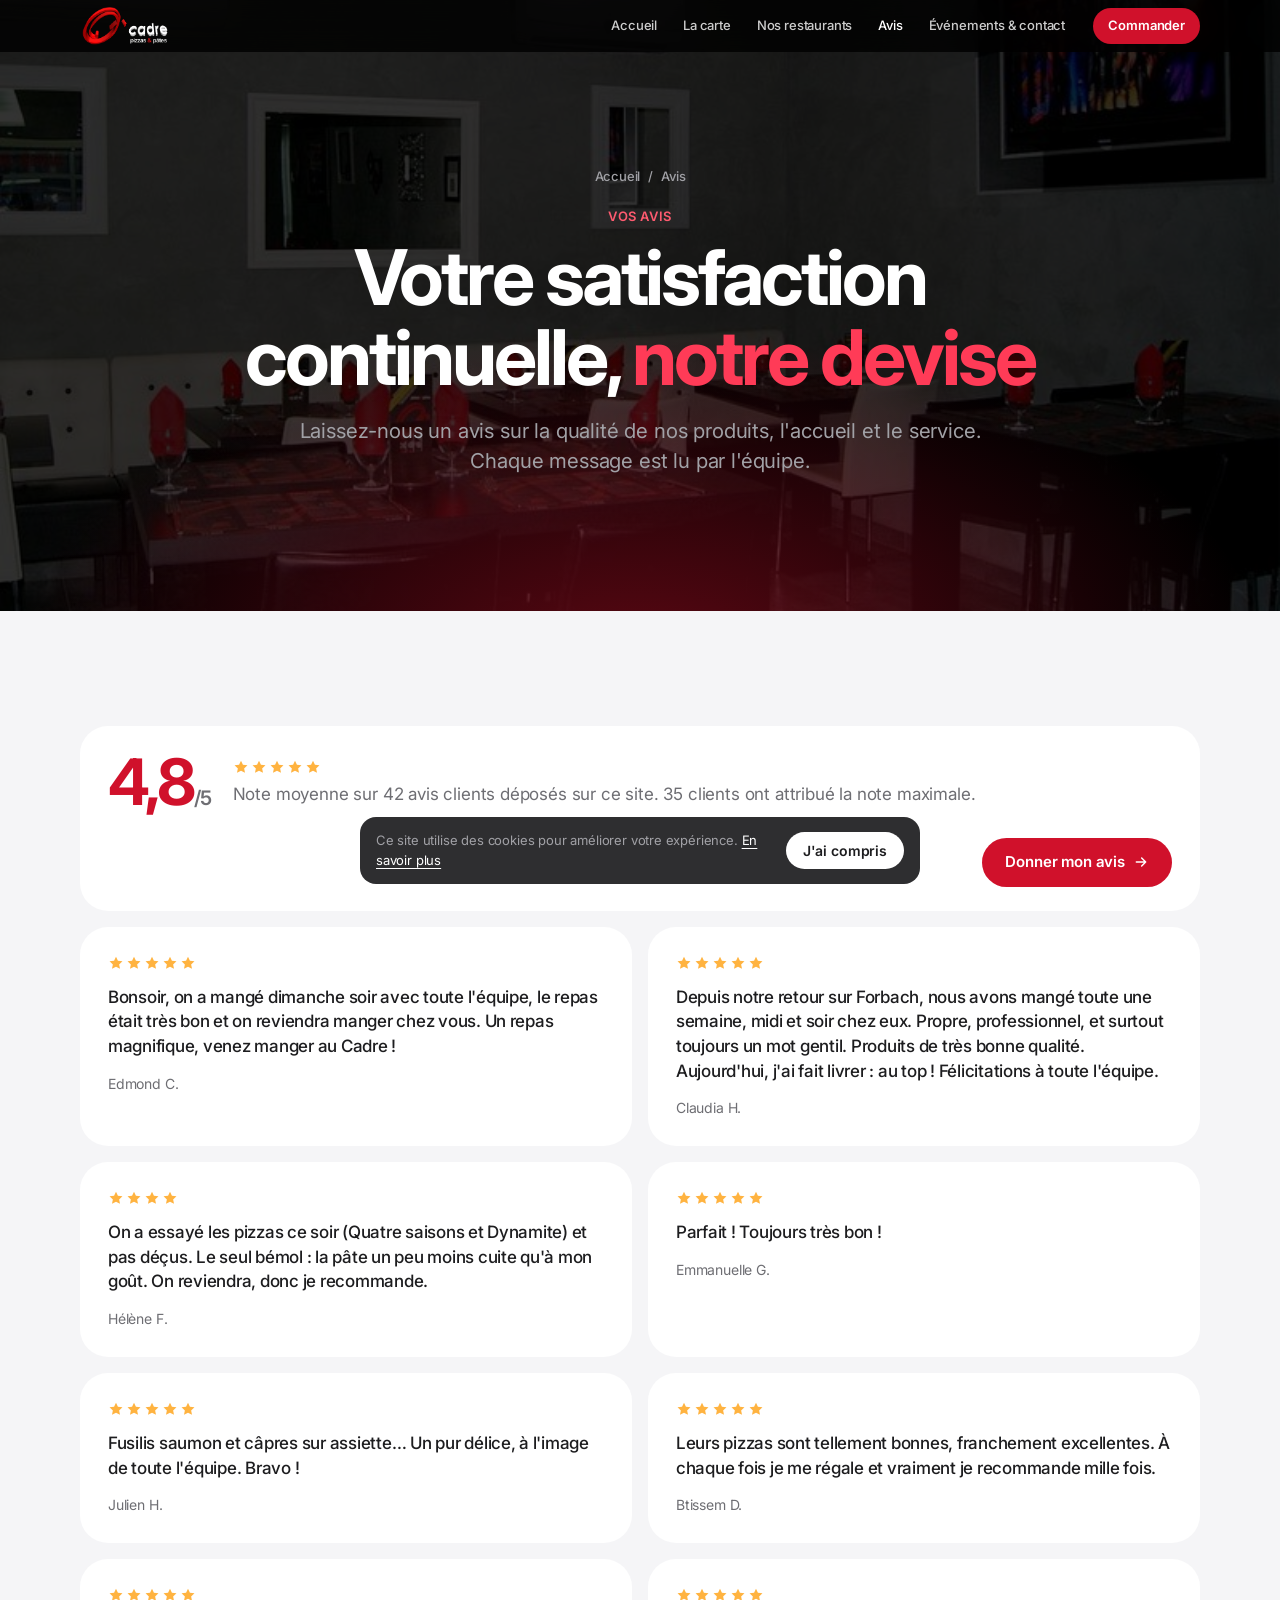
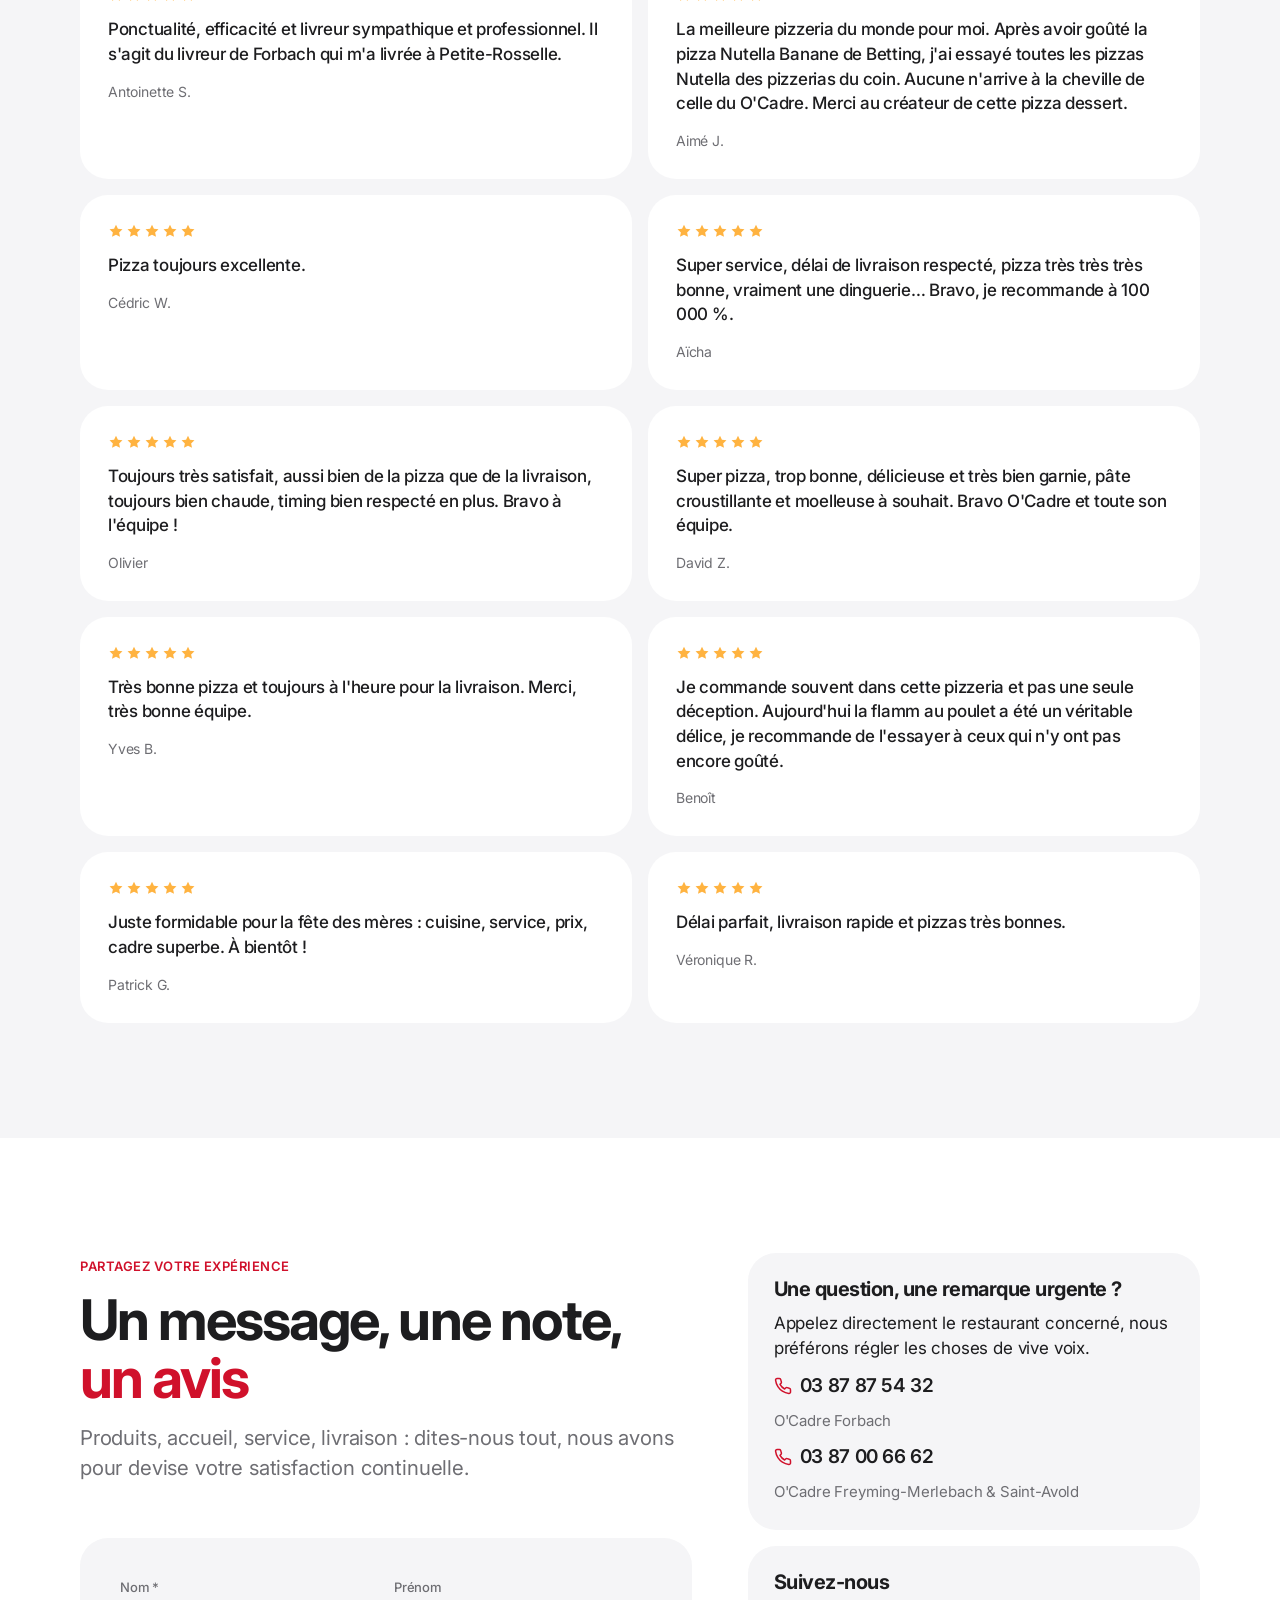
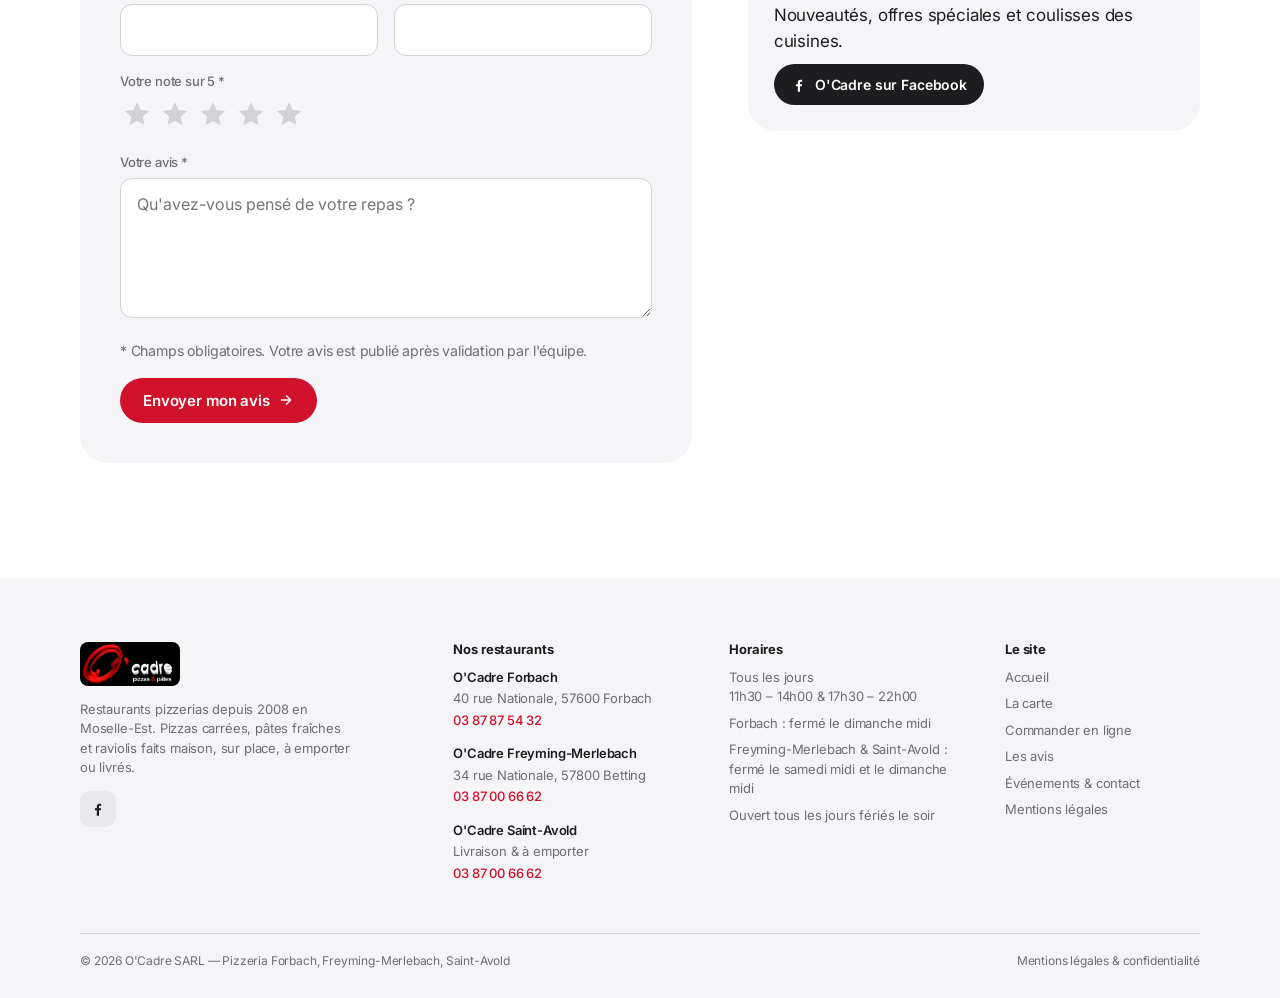
==== commit 14485dbe: "Direction artistique « keynote » : minimalisme noir / blanc / rouge - nouvelle feuille de style : In" ====
--- a/avis.html
+++ b/avis.html
@@ -16,24 +16,15 @@
   <link rel="apple-touch-icon" href="assets/img/apple-touch-icon.png">
   <link rel="preconnect" href="https://fonts.googleapis.com">
   <link rel="preconnect" href="https://fonts.gstatic.com" crossorigin>
-  <link href="https://fonts.googleapis.com/css2?family=Playfair+Display:ital,wght@0,500;1,500&family=Raleway:wght@400;500;600;700;800;900&display=swap" rel="stylesheet">
+  <link href="https://fonts.googleapis.com/css2?family=Inter:wght@400;500;600;700&display=swap" rel="stylesheet">
   <link rel="stylesheet" href="assets/css/style.css">
 </head>
-<body>
+<body class="">
 <a class="skip-link" href="#main">Aller au contenu</a>
-<div class="topbar">
-  <div class="wrap">
-    <div class="topbar__msg"><span class="dot" aria-hidden="true"></span><span data-open-status>Ouvert tous les jours — commandez en ligne</span></div>
-    <div class="topbar__phones">
-      <a href="tel:+33387875432">Forbach · 03 87 87 54 32</a>
-      <a href="tel:+33387006662">Freyming-Merlebach &amp; Saint-Avold · 03 87 00 66 62</a>
-    </div>
-  </div>
-</div>
 <header class="site-header">
   <div class="wrap">
     <a class="brand" href="index.html" aria-label="O'Cadre, pizzas et pâtes — accueil">
-      <img src="assets/img/logo.jpg" alt="O'Cadre pizzas &amp; pâtes" width="578" height="255">
+      <img src="assets/img/logo.png" alt="O'Cadre pizzas &amp; pâtes" width="578" height="255">
     </a>
     <button class="nav-toggle" type="button" aria-expanded="false" aria-controls="nav" aria-label="Ouvrir le menu">
       <span></span><span></span><span></span>
@@ -46,7 +37,7 @@
         <li><a href="avis.html">Avis</a></li>
         <li><a href="contact.html">Événements &amp; contact</a></li>
       </ul>
-      <a class="btn btn--primary btn--sm" href="carte.html#commander">Commander en ligne <svg viewBox="0 0 24 24" fill="none" stroke="currentColor" stroke-width="2.2" stroke-linecap="round" stroke-linejoin="round" aria-hidden="true"><path d="M5 12h14M13 6l6 6-6 6"/></svg></a>
+      <a class="btn btn--primary btn--sm" href="commander.html">Commander</a>
     </nav>
   </div>
 </header>
@@ -56,7 +47,7 @@
   <div class="page-hero__bg"><img src="assets/img/salle.jpg" alt="" width="800" height="552"></div>
   <div class="wrap">
     <nav class="crumbs" aria-label="Fil d'Ariane"><a href="index.html">Accueil</a><span>/</span><span>Avis</span></nav>
-    <span class="eyebrow hero__eyebrow">Vos avis</span>
+    <span class="eyebrow">Vos avis</span>
     <h1 class="title">Votre satisfaction continuelle, <em>notre devise</em></h1>
     <p class="lead">Laissez-nous un avis sur la qualité de nos produits, l'accueil et le service. Chaque message est lu par l'équipe.</p>
   </div>
@@ -251,7 +242,7 @@
         <ul>
           <li><a href="index.html">Accueil</a></li>
           <li><a href="carte.html">La carte</a></li>
-          <li><a href="carte.html#commander">Commander en ligne</a></li>
+          <li><a href="commander.html">Commander en ligne</a></li>
           <li><a href="avis.html">Les avis</a></li>
           <li><a href="contact.html">Événements &amp; contact</a></li>
           <li><a href="mentions-legales.html">Mentions légales</a></li>
@@ -264,6 +255,10 @@
     </div>
   </div>
 </footer>
+<div class="mobile-bar">
+  <a class="btn btn--primary" href="commander.html">Commander en ligne <svg viewBox="0 0 24 24" fill="none" stroke="currentColor" stroke-width="2.2" stroke-linecap="round" stroke-linejoin="round" aria-hidden="true"><path d="M5 12h14M13 6l6 6-6 6"/></svg></a>
+  <a class="btn btn--ghost" href="tel:+33387006662" aria-label="Appeler O'Cadre"><svg viewBox="0 0 24 24" fill="none" stroke="currentColor" stroke-width="2" stroke-linecap="round" stroke-linejoin="round" aria-hidden="true"><path d="M22 16.9v3a2 2 0 0 1-2.2 2 19.8 19.8 0 0 1-8.6-3.1 19.5 19.5 0 0 1-6-6A19.8 19.8 0 0 1 2.1 4.2 2 2 0 0 1 4.1 2h3a2 2 0 0 1 2 1.7c.1.9.4 1.8.7 2.7a2 2 0 0 1-.5 2.1L8 9.8a16 16 0 0 0 6.2 6.2l1.3-1.3a2 2 0 0 1 2.1-.5c.9.3 1.8.6 2.7.7a2 2 0 0 1 1.7 2z"/></svg></a>
+</div>
 <div class="cookie" role="dialog" aria-label="Information sur les cookies">
   <p>Ce site utilise des cookies pour améliorer votre expérience. <a href="mentions-legales.html#confidentialite">En savoir plus</a></p>
   <button class="btn btn--dark btn--sm" type="button">J'ai compris</button>
--- a/assets/css/style.css
+++ b/assets/css/style.css
@@ -1,31 +1,31 @@
 /* ==========================================================================
    O'Cadre — Pizzas & Pâtes
-   Design system : noir / rouge / crème, typographie Raleway + Playfair Display
+   Direction artistique : minimalisme « keynote », noir / blanc / rouge signature.
+   Typographie Inter, titres géants serrés, tuiles plates arrondies, nav fine givrée.
    ========================================================================== */
 
 :root {
-  --ink: #0f0f10;
-  --coal: #19191c;
-  --coal-2: #232327;
-  --red: #c8102e;
-  --red-dark: #a30000;
-  --red-soft: #fde9ec;
-  --cream: #f6f1ea;
-  --paper: #fffdf9;
+  --red: #d0112b;
+  --red-hover: #b50e25;
+  --red-glow: rgba(208, 17, 43, 0.55);
+  --black: #000000;
+  --ink: #1d1d1f;
+  --gray-bg: #f5f5f7;
+  --gray-2: #e8e8ed;
+  --gray-3: #d2d2d7;
+  --gray-text: #6e6e73;
+  --on-dark-muted: #a1a1a6;
   --white: #ffffff;
-  --text: #1d1d1f;
-  --muted: #6b6b70;
-  --line: rgba(15, 15, 16, 0.09);
-  --line-dark: rgba(255, 255, 255, 0.1);
+  --ok: #30d158;
+  --font: "Inter", -apple-system, BlinkMacSystemFont, "SF Pro Text", "Helvetica Neue", Arial, sans-serif;
+  --radius-xl: 28px;
   --radius: 18px;
-  --radius-sm: 10px;
-  --shadow: 0 18px 48px rgba(15, 15, 16, 0.12);
-  --shadow-sm: 0 6px 18px rgba(15, 15, 16, 0.08);
-  --font-body: "Raleway", "Helvetica Neue", Arial, sans-serif;
-  --font-display: "Playfair Display", Georgia, serif;
-  --wrap: 1180px;
-  --gutter: clamp(16px, 4vw, 40px);
-  --header-h: 76px;
+  --radius-sm: 12px;
+  --nav-h: 52px;
+  --header-h: 52px;
+  --wrap: 1120px;
+  --gutter: clamp(20px, 5vw, 48px);
+  --ease: cubic-bezier(0.2, 0.7, 0.2, 1);
 }
 
 *,
@@ -41,12 +41,14 @@
 
 body {
   margin: 0;
-  font-family: var(--font-body);
-  font-size: 16px;
-  line-height: 1.65;
-  color: var(--text);
-  background: var(--paper);
+  font-family: var(--font);
+  font-size: 17px;
+  line-height: 1.5;
+  letter-spacing: -0.01em;
+  color: var(--ink);
+  background: var(--white);
   -webkit-font-smoothing: antialiased;
+  -moz-osx-font-smoothing: grayscale;
 }
 
 img {
@@ -65,16 +67,17 @@
 h3,
 h4 {
   margin: 0;
-  line-height: 1.1;
-  font-weight: 800;
-  letter-spacing: -0.01em;
+  font-weight: 700;
+  line-height: 1.08;
+  letter-spacing: -0.025em;
 }
 
 p {
   margin: 0 0 1em;
 }
 
-ul {
+ul,
+ol {
   margin: 0;
   padding: 0;
   list-style: none;
@@ -96,7 +99,7 @@
   background: var(--red);
   color: #fff;
   padding: 8px 14px;
-  border-radius: 6px;
+  border-radius: 8px;
   z-index: 100;
 }
 
@@ -104,48 +107,72 @@
   left: 8px;
 }
 
-/* ----- Typography helpers ------------------------------------------------ */
+.visually-hidden {
+  position: absolute !important;
+  width: 1px;
+  height: 1px;
+  overflow: hidden;
+  clip: rect(0 0 0 0);
+  white-space: nowrap;
+}
+
+/* ----- Typographie -------------------------------------------------------- */
 
 .eyebrow {
-  display: inline-flex;
-  align-items: center;
-  gap: 10px;
-  font-size: 12px;
-  font-weight: 700;
-  letter-spacing: 0.22em;
+  display: inline-block;
+  font-size: 13px;
+  font-weight: 600;
+  letter-spacing: 0.04em;
   text-transform: uppercase;
   color: var(--red);
 }
 
-.eyebrow::before {
-  content: "";
-  width: 28px;
-  height: 2px;
-  background: currentColor;
-  border-radius: 2px;
+.headline {
+  font-size: clamp(40px, 7vw, 92px);
+  line-height: 1;
+  letter-spacing: -0.04em;
+  font-weight: 700;
+  margin-top: 14px;
+}
+
+.headline--xl {
+  font-size: clamp(48px, 9.5vw, 132px);
+  letter-spacing: -0.045em;
+  line-height: 0.96;
+}
+
+.headline em,
+.title em {
+  font-style: normal;
+  color: var(--red);
+}
+
+.subhead {
+  font-size: clamp(19px, 2.2vw, 28px);
+  line-height: 1.3;
+  font-weight: 500;
+  letter-spacing: -0.015em;
+  color: var(--gray-text);
+  max-width: 34ch;
+  margin: 22px auto 0;
 }
 
 .title {
-  font-size: clamp(30px, 4.2vw, 48px);
-  margin-top: 14px;
-}
-
-.title em,
-.hero__title em {
-  font-family: var(--font-display);
-  font-style: italic;
-  font-weight: 500;
-  color: var(--red);
+  font-size: clamp(32px, 4.4vw, 56px);
+  letter-spacing: -0.035em;
+  line-height: 1.04;
+  margin-top: 12px;
 }
 
 .lead {
-  font-size: clamp(17px, 1.6vw, 19px);
-  color: var(--muted);
-  max-width: 60ch;
+  font-size: clamp(17px, 1.6vw, 21px);
+  line-height: 1.45;
+  color: var(--gray-text);
+  max-width: 56ch;
 }
 
 .title + .lead {
-  margin-top: 14px;
+  margin-top: 16px;
 }
 
 .section-head {
@@ -162,50 +189,85 @@
   margin-inline: auto;
 }
 
-/* ----- Buttons ------------------------------------------------------------ */
+/* ----- Liens & boutons ---------------------------------------------------- */
+
+.links {
+  display: flex;
+  flex-wrap: wrap;
+  justify-content: center;
+  align-items: center;
+  gap: 10px 36px;
+  margin-top: 28px;
+  font-size: clamp(17px, 1.6vw, 21px);
+  font-weight: 500;
+}
+
+.link-arrow,
+.links a:not(.btn) {
+  display: inline-flex;
+  align-items: center;
+  gap: 6px;
+  color: var(--red);
+  font-weight: 500;
+}
+
+.link-arrow svg,
+.links a svg {
+  width: 0.8em;
+  height: 0.8em;
+  transition: transform 0.25s var(--ease);
+}
+
+.link-arrow:hover,
+.links a:not(.btn):hover {
+  text-decoration: underline;
+  text-underline-offset: 4px;
+}
+
+.link-arrow:hover svg,
+.links a:hover svg {
+  transform: translateX(3px);
+}
 
 .btn {
   display: inline-flex;
   align-items: center;
   justify-content: center;
-  gap: 10px;
-  padding: 14px 26px;
+  gap: 8px;
+  padding: 12px 22px;
   border-radius: 999px;
-  font-weight: 700;
+  font-weight: 600;
   font-size: 15px;
-  letter-spacing: 0.02em;
-  border: 2px solid transparent;
+  letter-spacing: -0.01em;
+  border: 1.5px solid transparent;
   cursor: pointer;
-  transition: transform 0.2s ease, background 0.2s ease, color 0.2s ease, box-shadow 0.2s ease;
+  transition: transform 0.25s var(--ease), background 0.25s var(--ease), color 0.25s var(--ease), border-color 0.25s var(--ease);
   white-space: nowrap;
+  font-family: inherit;
 }
 
 .btn:hover {
-  transform: translateY(-2px);
+  transform: translateY(-1px);
 }
 
 .btn:focus-visible {
-  outline: 3px solid rgba(200, 16, 46, 0.4);
+  outline: 3px solid rgba(208, 17, 43, 0.35);
   outline-offset: 2px;
+}
+
+.btn svg {
+  width: 16px;
+  height: 16px;
+  flex: none;
 }
 
 .btn--primary {
   background: var(--red);
   color: #fff;
-  box-shadow: 0 10px 24px rgba(200, 16, 46, 0.3);
 }
 
 .btn--primary:hover {
-  background: var(--red-dark);
-}
-
-.btn--ghost {
-  border-color: rgba(255, 255, 255, 0.5);
-  color: #fff;
-}
-
-.btn--ghost:hover {
-  background: rgba(255, 255, 255, 0.12);
+  background: var(--red-hover);
 }
 
 .btn--dark {
@@ -214,96 +276,56 @@
 }
 
 .btn--dark:hover {
-  background: var(--coal-2);
+  background: #000;
+}
+
+.btn--ghost {
+  border-color: rgba(255, 255, 255, 0.6);
+  color: #fff;
+}
+
+.btn--ghost:hover {
+  background: #fff;
+  color: var(--ink);
 }
 
 .btn--outline {
+  border-color: var(--gray-3);
+  color: var(--ink);
+  background: #fff;
+}
+
+.btn--outline:hover {
   border-color: var(--ink);
-  color: var(--ink);
-}
-
-.btn--outline:hover {
-  background: var(--ink);
-  color: #fff;
 }
 
 .btn--sm {
-  padding: 10px 18px;
+  padding: 9px 16px;
   font-size: 14px;
 }
 
-.btn svg {
-  width: 18px;
-  height: 18px;
-  flex: none;
-}
-
-.link-arrow {
-  display: inline-flex;
-  align-items: center;
-  gap: 8px;
-  font-weight: 700;
-  color: var(--red);
-}
-
-.link-arrow svg {
-  width: 18px;
-  height: 18px;
-  transition: transform 0.2s ease;
-}
-
-.link-arrow:hover svg {
-  transform: translateX(4px);
-}
-
-/* ----- Header -------------------------------------------------------------- */
-
-.topbar {
-  background: var(--ink);
-  color: rgba(255, 255, 255, 0.78);
-  font-size: 13px;
-  font-weight: 600;
-}
-
-.topbar .wrap {
-  display: flex;
-  align-items: center;
-  justify-content: space-between;
-  gap: 16px;
-  min-height: 38px;
-}
-
-.topbar__msg {
-  display: flex;
-  align-items: center;
-  gap: 8px;
-}
-
-.topbar__msg .dot {
-  width: 8px;
-  height: 8px;
-  border-radius: 50%;
-  background: #3ddc84;
-  box-shadow: 0 0 0 4px rgba(61, 220, 132, 0.2);
-}
-
-.topbar__phones {
-  display: flex;
-  gap: 18px;
-}
-
-.topbar__phones a:hover {
-  color: #fff;
-}
+.btn--lg {
+  padding: 15px 30px;
+  font-size: 17px;
+}
+
+.btn:disabled {
+  opacity: 0.45;
+  cursor: not-allowed;
+  transform: none;
+}
+
+/* ----- Navigation --------------------------------------------------------- */
 
 .site-header {
   position: sticky;
   top: 0;
   z-index: 50;
-  background: rgba(15, 15, 16, 0.92);
-  backdrop-filter: blur(12px);
-  -webkit-backdrop-filter: blur(12px);
-  border-bottom: 1px solid var(--line-dark);
+  height: var(--nav-h);
+  margin-bottom: calc(-1 * var(--nav-h));
+  background: rgba(0, 0, 0, 0.8);
+  backdrop-filter: saturate(180%) blur(20px);
+  -webkit-backdrop-filter: saturate(180%) blur(20px);
   color: #fff;
 }
 
@@ -312,52 +334,30 @@
   align-items: center;
   justify-content: space-between;
   gap: 24px;
-  min-height: var(--header-h);
-}
-
-.brand {
+  height: 100%;
+}
+
+.brand img {
+  height: 42px;
+  width: auto;
+}
+
+.nav {
   display: flex;
   align-items: center;
-  gap: 12px;
-  flex: none;
-}
-
-.brand img {
-  height: 50px;
-  width: auto;
-}
-
-.nav {
-  display: flex;
-  align-items: center;
-  gap: 32px;
+  gap: 28px;
 }
 
 .nav__links {
   display: flex;
-  gap: 28px;
-  font-weight: 600;
-  font-size: 15px;
+  gap: 26px;
+  font-size: 13px;
+  font-weight: 500;
 }
 
 .nav__links a {
-  position: relative;
-  padding: 6px 0;
-  color: rgba(255, 255, 255, 0.82);
+  color: rgba(255, 255, 255, 0.8);
   transition: color 0.2s ease;
-}
-
-.nav__links a::after {
-  content: "";
-  position: absolute;
-  left: 0;
-  right: 0;
-  bottom: 0;
-  height: 2px;
-  background: var(--red);
-  transform: scaleX(0);
-  transform-origin: left;
-  transition: transform 0.25s ease;
 }
 
 .nav__links a:hover,
@@ -365,9 +365,9 @@
   color: #fff;
 }
 
-.nav__links a:hover::after,
-.nav__links a[aria-current="page"]::after {
-  transform: scaleX(1);
+.nav .btn {
+  padding: 7px 14px;
+  font-size: 13px;
 }
 
 .nav-toggle {
@@ -379,23 +379,20 @@
   height: 44px;
   cursor: pointer;
   border-radius: 10px;
-}
-
-.nav-toggle:hover {
-  background: rgba(255, 255, 255, 0.08);
+  margin-right: -10px;
 }
 
 .nav-toggle span {
   display: block;
-  width: 22px;
-  height: 2px;
+  width: 20px;
+  height: 1.5px;
   background: currentColor;
   margin: 5px auto;
-  transition: transform 0.25s ease, opacity 0.25s ease;
+  transition: transform 0.25s var(--ease), opacity 0.25s var(--ease);
 }
 
 .nav-open .nav-toggle span:nth-child(1) {
-  transform: translateY(7px) rotate(45deg);
+  transform: translateY(6.5px) rotate(45deg);
 }
 
 .nav-open .nav-toggle span:nth-child(2) {
@@ -403,586 +400,453 @@
 }
 
 .nav-open .nav-toggle span:nth-child(3) {
-  transform: translateY(-7px) rotate(-45deg);
-}
-
-/* ----- Hero ---------------------------------------------------------------- */
-
-.hero {
+  transform: translateY(-6.5px) rotate(-45deg);
+}
+
+/* ----- Slides (accueil) --------------------------------------------------- */
+
+.slide {
+  padding: clamp(80px, 11vw, 150px) 0;
+  text-align: center;
+  overflow: hidden;
+}
+
+.slide--black {
+  background: var(--black);
+  color: #fff;
+}
+
+.slide--white {
+  background: var(--white);
+}
+
+.slide--gray {
+  background: var(--gray-bg);
+}
+
+.slide--red {
+  background: radial-gradient(120% 90% at 50% 0%, #f0304c 0%, var(--red) 50%, #b30e26 100%);
+  color: #fff;
+}
+
+.slide--black .subhead {
+  color: var(--on-dark-muted);
+}
+
+.slide--red .subhead {
+  color: rgba(255, 255, 255, 0.85);
+}
+
+.slide--red .eyebrow,
+.slide--red .links a:not(.btn),
+.slide--red .headline em {
+  color: #fff;
+}
+
+.slide--black .eyebrow {
+  color: #ff5b70;
+}
+
+.slide--black .headline em {
+  color: #ff3b57;
+}
+
+.slide--black .links a:not(.btn) {
+  color: #ff5b70;
+}
+
+/* Hero */
+
+.hero-apple {
+  padding-top: calc(clamp(80px, 11vw, 150px) + var(--nav-h));
+  padding-bottom: 0;
+}
+
+.hero-apple .wrap {
+  display: grid;
+  justify-items: center;
+}
+
+.hero-status {
+  display: inline-flex;
+  align-items: center;
+  gap: 8px;
+  margin: 26px 0 0;
+  font-size: 14px;
+  font-weight: 500;
+  color: var(--on-dark-muted);
+}
+
+.hero-status .dot {
+  width: 8px;
+  height: 8px;
+  border-radius: 50%;
+  background: var(--ok);
+  box-shadow: 0 0 0 4px rgba(48, 209, 88, 0.2);
+}
+
+.product {
   position: relative;
-  min-height: calc(100svh - var(--header-h) - 38px);
-  display: grid;
-  align-items: end;
+  margin-top: clamp(40px, 6vw, 72px);
+  width: min(900px, 100%);
+}
+
+.product::before {
+  content: "";
+  position: absolute;
+  inset: -14% -24% -6% -24%;
+  background: radial-gradient(closest-side, rgba(208, 17, 43, 0.85) 0%, rgba(208, 17, 43, 0.35) 55%, rgba(208, 17, 43, 0) 100%);
+  filter: blur(50px);
+  z-index: 0;
+  pointer-events: none;
+}
+
+.product img {
+  position: relative;
+  z-index: 1;
+  width: 100%;
+  aspect-ratio: 16 / 9;
+  object-fit: cover;
+  object-position: center 62%;
+  border-radius: var(--radius-xl) var(--radius-xl) 0 0;
+}
+
+.figure {
+  margin: clamp(40px, 6vw, 64px) auto 0;
+  width: min(560px, 100%);
+}
+
+.figure img {
+  width: 100%;
+  aspect-ratio: 4 / 3;
+  object-fit: cover;
+  border-radius: var(--radius-xl);
+}
+
+/* Statistiques */
+
+.stats {
+  display: grid;
+  grid-template-columns: repeat(4, 1fr);
+  gap: 16px;
+  margin-top: clamp(40px, 6vw, 72px);
+  text-align: left;
+}
+
+.stat {
+  background: var(--gray-bg);
+  border-radius: var(--radius-xl);
+  padding: 30px 26px;
+}
+
+.stat strong {
+  display: block;
+  font-size: clamp(38px, 4.6vw, 60px);
+  font-weight: 700;
+  letter-spacing: -0.05em;
+  line-height: 1;
+  color: var(--red);
+}
+
+.stat span {
+  display: block;
+  margin-top: 12px;
+  font-size: 15px;
+  color: var(--gray-text);
+  line-height: 1.4;
+}
+
+/* Bento / tuiles */
+
+.bento {
+  display: grid;
+  grid-template-columns: repeat(2, 1fr);
+  gap: 16px;
+  margin-top: clamp(40px, 6vw, 72px);
+  text-align: left;
+}
+
+.bento--3 {
+  grid-template-columns: repeat(3, 1fr);
+}
+
+.tile {
+  position: relative;
+  display: grid;
+  grid-template-rows: auto 1fr;
+  background: var(--gray-bg);
+  border-radius: var(--radius-xl);
+  overflow: hidden;
+  color: var(--ink);
+  transition: transform 0.4s var(--ease);
+}
+
+a.tile:hover {
+  transform: translateY(-4px);
+}
+
+.slide--red .tile,
+.slide--gray .tile {
+  background: #fff;
+}
+
+.tile--dark {
+  background: var(--ink);
   color: #fff;
-  background: var(--ink);
+}
+
+.tile__media {
+  aspect-ratio: 4 / 3;
   overflow: hidden;
-  isolation: isolate;
-}
-
-.hero__bg {
-  position: absolute;
-  inset: 0;
-  z-index: -2;
-}
-
-.hero__bg img {
+}
+
+.tile__media img {
   width: 100%;
   height: 100%;
   object-fit: cover;
-  object-position: center 40%;
+  transition: transform 0.8s var(--ease);
+}
+
+a.tile:hover .tile__media img {
   transform: scale(1.04);
-  animation: heroZoom 14s ease-out forwards;
-}
-
-@keyframes heroZoom {
-  to {
-    transform: scale(1);
-  }
-}
-
-.hero::after {
-  content: "";
-  position: absolute;
-  inset: 0;
-  z-index: -1;
-  background:
-    linear-gradient(180deg, rgba(15, 15, 16, 0.35) 0%, rgba(15, 15, 16, 0.2) 35%, rgba(15, 15, 16, 0.92) 100%),
-    linear-gradient(90deg, rgba(15, 15, 16, 0.65) 0%, rgba(15, 15, 16, 0) 60%);
-}
-
-.hero .wrap {
-  padding: clamp(80px, 12vw, 140px) 0 clamp(40px, 6vw, 72px);
-}
-
-.hero__eyebrow {
-  color: #fff;
-  opacity: 0.85;
-}
-
-.hero__eyebrow::before {
-  background: var(--red);
-}
-
-.hero__title {
-  font-size: clamp(44px, 8vw, 96px);
-  line-height: 0.98;
-  margin-top: 18px;
-  max-width: 11ch;
+}
+
+.tile__body {
+  padding: 24px 26px 28px;
+  display: grid;
+  gap: 8px;
+  align-content: start;
+}
+
+.tile__body h3 {
+  font-size: 22px;
   letter-spacing: -0.03em;
 }
 
-.hero__title em {
+.tile__body p {
+  margin: 0;
+  color: var(--gray-text);
+  font-size: 15px;
+  line-height: 1.45;
+}
+
+.tile--dark .tile__body p {
+  color: var(--on-dark-muted);
+}
+
+.tile__body .link-arrow {
+  margin-top: 6px;
+  font-size: 15px;
+}
+
+.tile__num {
+  font-size: 13px;
+  font-weight: 600;
+  letter-spacing: 0.06em;
+  color: var(--red);
+}
+
+.tile--dark .tile__num {
   color: #ff5b70;
 }
 
-.hero__lead {
-  margin-top: 22px;
-  max-width: 54ch;
-  font-size: clamp(16px, 1.7vw, 19px);
-  color: rgba(255, 255, 255, 0.82);
-}
-
-.hero__actions {
-  display: flex;
-  flex-wrap: wrap;
-  gap: 14px;
-  margin-top: 32px;
-}
-
-.hero__meta {
-  margin-top: clamp(36px, 6vw, 64px);
-  display: flex;
-  flex-wrap: wrap;
-  gap: 10px 36px;
-  padding-top: 24px;
-  border-top: 1px solid rgba(255, 255, 255, 0.2);
-  font-size: 14px;
-  font-weight: 600;
-  color: rgba(255, 255, 255, 0.8);
-}
-
-.hero__meta li {
-  display: flex;
-  align-items: center;
-  gap: 10px;
-}
-
-.hero__meta svg {
-  width: 20px;
-  height: 20px;
-  color: #ff5b70;
-}
-
-/* ----- Sections ------------------------------------------------------------ */
-
-.section {
-  padding: clamp(64px, 9vw, 120px) 0;
-}
-
-.section--cream {
-  background: var(--cream);
-}
-
-.section--dark {
-  background: var(--ink);
-  color: #fff;
-}
-
-.section--dark .lead {
-  color: rgba(255, 255, 255, 0.7);
-}
-
-.section--dark .title em {
-  color: #ff5b70;
-}
-
-.section--tight {
-  padding: clamp(40px, 6vw, 72px) 0;
-}
-
-/* ----- Order strip (choose your sector) ----------------------------------- */
-
-.order-strip {
-  position: relative;
-  z-index: 2;
-  margin-top: -40px;
-}
-
-.order-strip__grid {
+.tile--step .tile__body {
+  padding: 32px 30px 34px;
+}
+
+.tile--step h3 {
+  font-size: 26px;
+}
+
+/* Restaurants */
+
+.restos {
   display: grid;
   grid-template-columns: repeat(3, 1fr);
   gap: 16px;
-}
-
-.sector {
-  background: #fff;
-  border-radius: var(--radius);
-  box-shadow: var(--shadow);
-  padding: 24px 24px 22px;
-  display: grid;
-  gap: 14px;
-  border: 1px solid var(--line);
-  transition: transform 0.25s ease;
-}
-
-.sector:hover {
-  transform: translateY(-4px);
-}
-
-.sector__top {
-  display: flex;
-  align-items: center;
-  justify-content: space-between;
-  gap: 12px;
-}
-
-.sector__name {
-  font-size: 19px;
-}
-
-.sector__tag {
-  font-size: 11px;
-  font-weight: 700;
-  letter-spacing: 0.14em;
+  margin-top: clamp(40px, 6vw, 64px);
+  text-align: left;
+}
+
+.resto {
+  background: var(--gray-bg);
+  border-radius: var(--radius-xl);
+  padding: 30px 28px 28px;
+  display: grid;
+  gap: 16px;
+  align-content: start;
+}
+
+.resto__head {
+  display: grid;
+  gap: 4px;
+}
+
+.resto__city {
+  font-size: 13px;
+  font-weight: 600;
+  letter-spacing: 0.04em;
   text-transform: uppercase;
   color: var(--red);
-  background: var(--red-soft);
-  padding: 5px 10px;
-  border-radius: 999px;
-}
-
-.sector__addr {
-  color: var(--muted);
-  font-size: 14px;
-  line-height: 1.5;
-}
-
-.sector__actions {
-  display: flex;
-  gap: 10px;
-  flex-wrap: wrap;
-}
-
-/* ----- Category cards ------------------------------------------------------ */
-
-.cards {
-  display: grid;
-  grid-template-columns: repeat(3, 1fr);
-  gap: 24px;
-}
-
-.card {
-  position: relative;
-  display: grid;
-  grid-template-rows: auto 1fr;
-  background: #fff;
-  border-radius: var(--radius);
-  overflow: hidden;
-  border: 1px solid var(--line);
-  box-shadow: var(--shadow-sm);
-  transition: transform 0.3s ease, box-shadow 0.3s ease;
-}
-
-.card:hover {
-  transform: translateY(-6px);
-  box-shadow: var(--shadow);
-}
-
-.card__media {
-  aspect-ratio: 4 / 3;
-  overflow: hidden;
-  background: var(--coal);
-}
-
-.card__media img {
-  width: 100%;
-  height: 100%;
-  object-fit: cover;
-  transition: transform 0.6s ease;
-}
-
-.card:hover .card__media img {
-  transform: scale(1.06);
-}
-
-.card__body {
-  padding: 22px 24px 26px;
-  display: grid;
-  gap: 10px;
-  align-content: start;
-}
-
-.card__kicker {
-  font-size: 12px;
-  font-weight: 700;
-  letter-spacing: 0.16em;
-  text-transform: uppercase;
-  color: var(--red);
-}
-
-.card__title {
-  font-size: 21px;
-}
-
-.card__text {
-  color: var(--muted);
-  font-size: 15px;
-  margin: 0;
-}
-
-.card__body .link-arrow {
-  margin-top: 6px;
-}
-
-.card__link::after {
-  content: "";
-  position: absolute;
-  inset: 0;
-}
-
-/* ----- Split (la différence) ---------------------------------------------- */
-
-.split {
-  display: grid;
-  grid-template-columns: 1fr 1fr;
-  gap: clamp(32px, 6vw, 80px);
-  align-items: center;
-}
-
-.split__media {
-  position: relative;
-}
-
-.split__media img {
-  border-radius: var(--radius);
-  width: 100%;
-  aspect-ratio: 4 / 3;
-  object-fit: cover;
-  box-shadow: var(--shadow);
-}
-
-.split__badge {
-  position: absolute;
-  right: -14px;
-  bottom: -14px;
-  width: 150px;
-  height: 150px;
-  border-radius: 50%;
-  background: var(--red);
-  color: #fff;
-  display: grid;
-  place-items: center;
-  text-align: center;
-  font-weight: 800;
-  line-height: 1.1;
-  padding: 18px;
-  box-shadow: 0 14px 30px rgba(200, 16, 46, 0.35);
-  transform: rotate(-8deg);
-}
-
-.split__badge strong {
-  display: block;
-  font-size: 34px;
-  letter-spacing: -0.02em;
-}
-
-.split__badge small {
-  font-size: 12px;
-  letter-spacing: 0.1em;
-  text-transform: uppercase;
-  font-weight: 700;
-  opacity: 0.9;
-}
-
-.features {
-  display: grid;
-  grid-template-columns: 1fr 1fr;
-  gap: 24px 28px;
-  margin-top: 36px;
-}
-
-.feature {
-  display: grid;
-  gap: 8px;
-}
-
-.feature__icon {
-  width: 44px;
-  height: 44px;
-  border-radius: 12px;
-  background: var(--red-soft);
-  color: var(--red);
-  display: grid;
-  place-items: center;
-}
-
-.section--dark .feature__icon {
-  background: rgba(255, 91, 112, 0.14);
-  color: #ff5b70;
-}
-
-.feature__icon svg {
-  width: 22px;
-  height: 22px;
-}
-
-.feature h3 {
-  font-size: 17px;
-}
-
-.feature p {
-  color: var(--muted);
-  font-size: 15px;
-  margin: 0;
-}
-
-.section--dark .feature p {
-  color: rgba(255, 255, 255, 0.68);
-}
-
-/* ----- Banner strip --------------------------------------------------------- */
-
-.banner {
-  position: relative;
-  height: clamp(220px, 34vw, 420px);
-  overflow: hidden;
-  background: var(--ink);
-}
-
-.banner img {
-  width: 100%;
-  height: 100%;
-  object-fit: cover;
-}
-
-.banner__caption {
-  position: absolute;
-  inset: auto 0 0 0;
-  padding: 28px 0;
-  background: linear-gradient(180deg, rgba(15, 15, 16, 0), rgba(15, 15, 16, 0.85));
-  color: #fff;
-}
-
-.banner__caption .wrap {
-  display: flex;
-  align-items: center;
-  justify-content: space-between;
-  gap: 20px;
-  flex-wrap: wrap;
-}
-
-.banner__caption strong {
-  font-family: var(--font-display);
-  font-style: italic;
-  font-weight: 500;
-  font-size: clamp(20px, 2.6vw, 28px);
-}
-
-/* ----- Restaurants ---------------------------------------------------------- */
-
-.restos {
-  display: grid;
-  grid-template-columns: repeat(3, 1fr);
-  gap: 24px;
-}
-
-.resto {
-  background: var(--coal);
-  border: 1px solid var(--line-dark);
-  border-radius: var(--radius);
-  padding: 28px;
-  display: grid;
-  gap: 18px;
-  align-content: start;
-}
-
-.resto__head {
-  display: grid;
-  gap: 6px;
-}
-
-.resto__city {
-  font-size: 12px;
-  font-weight: 700;
-  letter-spacing: 0.16em;
-  text-transform: uppercase;
-  color: #ff5b70;
 }
 
 .resto__name {
   font-size: 24px;
+  letter-spacing: -0.03em;
 }
 
 .resto address {
-  color: rgba(255, 255, 255, 0.7);
-  line-height: 1.5;
+  color: var(--gray-text);
+  line-height: 1.45;
+  font-size: 15px;
 }
 
 .resto__phone {
   display: inline-flex;
   align-items: center;
-  gap: 10px;
-  font-size: 22px;
-  font-weight: 800;
-  letter-spacing: 0.02em;
-  color: #fff;
+  gap: 8px;
+  font-size: 21px;
+  font-weight: 600;
+  letter-spacing: -0.02em;
 }
 
 .resto__phone svg {
-  width: 20px;
-  height: 20px;
-  color: #ff5b70;
+  width: 18px;
+  height: 18px;
+  color: var(--red);
 }
 
 .hours {
   display: grid;
-  gap: 8px;
+  gap: 7px;
   font-size: 14px;
-  padding-top: 16px;
-  border-top: 1px solid var(--line-dark);
+  padding-top: 14px;
+  border-top: 1px solid var(--gray-3);
 }
 
 .hours li {
   display: flex;
   justify-content: space-between;
   gap: 16px;
-  color: rgba(255, 255, 255, 0.78);
+  color: var(--gray-text);
 }
 
 .hours li span:last-child {
   text-align: right;
+  font-weight: 600;
+  color: var(--ink);
+}
+
+.hours .closed span:last-child {
+  color: var(--red);
+}
+
+.resto__actions {
+  display: flex;
+  gap: 8px;
+  flex-wrap: wrap;
+}
+
+.notice {
+  margin: 28px auto 0;
+  display: inline-flex;
+  align-items: center;
+  gap: 10px;
+  padding: 10px 18px;
+  border-radius: 999px;
+  background: var(--gray-bg);
+  color: var(--ink);
+  font-weight: 500;
+  font-size: 15px;
+}
+
+.notice svg {
+  width: 18px;
+  height: 18px;
+  color: var(--red);
+  flex: none;
+}
+
+/* Avis */
+
+.score {
+  font-size: clamp(96px, 17vw, 220px);
   font-weight: 700;
-  color: #fff;
-}
-
-.hours .closed span:last-child {
-  color: #ff5b70;
-}
-
-.resto__actions {
-  display: flex;
-  gap: 10px;
-  flex-wrap: wrap;
-  margin-top: 4px;
-}
-
-.notice {
-  margin-top: 28px;
-  display: flex;
-  align-items: center;
-  justify-content: center;
-  gap: 12px;
-  padding: 14px 20px;
-  border-radius: 999px;
-  background: rgba(255, 91, 112, 0.1);
-  color: #fff;
+  letter-spacing: -0.06em;
+  line-height: 1;
+  margin: 10px 0 0.12em;
+}
+
+.score + .subhead {
+  margin-top: 0;
+}
+
+.score small {
+  font-size: 0.3em;
+  letter-spacing: -0.03em;
   font-weight: 600;
-  text-align: center;
-  flex-wrap: wrap;
-}
-
-.notice svg {
-  width: 20px;
-  height: 20px;
-  color: #ff5b70;
-  flex: none;
-}
-
-/* ----- Reviews -------------------------------------------------------------- */
+  opacity: 0.75;
+}
 
 .reviews {
   display: grid;
   grid-template-columns: repeat(3, 1fr);
-  gap: 24px;
+  gap: 16px;
+  margin-top: clamp(40px, 6vw, 64px);
+  text-align: left;
 }
 
 .review {
   background: #fff;
-  border-radius: var(--radius);
-  border: 1px solid var(--line);
+  border-radius: var(--radius-xl);
   padding: 28px;
   display: grid;
-  gap: 16px;
+  gap: 14px;
   align-content: start;
-  box-shadow: var(--shadow-sm);
+  color: var(--ink);
+}
+
+.slide--red .review {
+  background: rgba(255, 255, 255, 0.14);
+  color: #fff;
 }
 
 .stars {
   display: inline-flex;
-  gap: 3px;
-  color: #f5a623;
+  gap: 2px;
+  color: #ffb340;
+}
+
+.slide--red .stars {
+  color: #fff;
 }
 
 .stars svg {
-  width: 18px;
-  height: 18px;
+  width: 16px;
+  height: 16px;
 }
 
 .review blockquote {
   margin: 0;
-  font-size: 15.5px;
-  line-height: 1.6;
-}
-
-.review blockquote::before {
-  content: "“";
-  font-family: var(--font-display);
-  font-size: 40px;
-  line-height: 0;
-  color: var(--red);
-  margin-right: 4px;
-  vertical-align: -10px;
+  font-size: 17px;
+  line-height: 1.45;
+  letter-spacing: -0.015em;
+  font-weight: 500;
 }
 
 .review cite {
   font-style: normal;
-  font-weight: 700;
   font-size: 14px;
-  color: var(--muted);
+  color: var(--gray-text);
+}
+
+.slide--red .review cite {
+  color: rgba(255, 255, 255, 0.78);
 }
 
 .reviews--list {
   grid-template-columns: repeat(2, 1fr);
+  margin-top: 0;
 }
 
 .rating-summary {
@@ -991,35 +855,34 @@
   gap: 24px;
   padding: 24px 28px;
   background: #fff;
-  border: 1px solid var(--line);
-  border-radius: var(--radius);
-  box-shadow: var(--shadow-sm);
-  margin-bottom: 36px;
+  border-radius: var(--radius-xl);
+  margin-bottom: 16px;
   flex-wrap: wrap;
 }
 
 .rating-summary__score {
-  font-size: 56px;
-  font-weight: 900;
-  letter-spacing: -0.04em;
+  font-size: 64px;
+  font-weight: 700;
+  letter-spacing: -0.05em;
   line-height: 1;
+  color: var(--red);
 }
 
 .rating-summary__score small {
   font-size: 20px;
-  color: var(--muted);
-  font-weight: 700;
+  color: var(--gray-text);
+  font-weight: 600;
 }
 
 .rating-summary p {
   margin: 0;
-  color: var(--muted);
-}
-
-/* ----- CTA band ------------------------------------------------------------- */
+  color: var(--gray-text);
+}
+
+/* CTA événements */
 
 .cta {
-  background: var(--red);
+  background: var(--black);
   color: #fff;
 }
 
@@ -1028,41 +891,53 @@
   grid-template-columns: 1.3fr 1fr;
   gap: 32px;
   align-items: center;
-  padding: clamp(48px, 7vw, 80px) 0;
+  padding: clamp(56px, 7vw, 96px) 0;
 }
 
 .cta h2 {
-  font-size: clamp(28px, 3.6vw, 42px);
+  font-size: clamp(30px, 4vw, 48px);
+  letter-spacing: -0.035em;
+  margin-top: 10px;
 }
 
 .cta p {
-  color: rgba(255, 255, 255, 0.85);
-  margin-top: 12px;
+  color: var(--on-dark-muted);
+  margin: 14px 0 0;
   max-width: 52ch;
+  font-size: 18px;
+}
+
+.cta .eyebrow {
+  color: #ff5b70;
 }
 
 .cta__actions {
   display: flex;
-  gap: 14px;
+  gap: 12px;
   flex-wrap: wrap;
   justify-content: flex-end;
 }
 
-.cta .btn--primary {
-  background: var(--ink);
-  box-shadow: none;
-}
-
-.cta .btn--primary:hover {
-  background: var(--coal-2);
-}
-
-/* ----- Page hero (inner pages) --------------------------------------------- */
+/* ----- Sections génériques (pages intérieures) ---------------------------- */
+
+.section {
+  padding: clamp(64px, 9vw, 120px) 0;
+}
+
+.section--cream,
+.section--gray {
+  background: var(--gray-bg);
+}
+
+.section--tight {
+  padding: clamp(40px, 6vw, 72px) 0;
+}
 
 .page-hero {
+  background: var(--black);
+  color: #fff;
+  text-align: center;
   position: relative;
-  background: var(--ink);
-  color: #fff;
   overflow: hidden;
   isolation: isolate;
 }
@@ -1077,7 +952,7 @@
   width: 100%;
   height: 100%;
   object-fit: cover;
-  opacity: 0.45;
+  opacity: 0.2;
 }
 
 .page-hero::after {
@@ -1085,32 +960,40 @@
   position: absolute;
   inset: 0;
   z-index: -1;
-  background: linear-gradient(90deg, rgba(15, 15, 16, 0.95) 0%, rgba(15, 15, 16, 0.55) 70%, rgba(15, 15, 16, 0.3) 100%);
+  background: radial-gradient(70% 80% at 50% 110%, rgba(208, 17, 43, 0.45), rgba(0, 0, 0, 0) 70%);
 }
 
 .page-hero .wrap {
-  padding: clamp(56px, 8vw, 96px) 0;
+  padding: calc(clamp(64px, 9vw, 120px) + var(--nav-h)) 0 clamp(64px, 9vw, 120px);
+  display: grid;
+  justify-items: center;
 }
 
 .page-hero .title {
+  font-size: clamp(38px, 6vw, 80px);
+  letter-spacing: -0.04em;
   max-width: 16ch;
 }
 
 .page-hero .title em {
+  color: #ff3b57;
+}
+
+.page-hero .lead {
+  color: var(--on-dark-muted);
+  margin-top: 18px;
+}
+
+.page-hero .eyebrow {
   color: #ff5b70;
 }
 
-.page-hero .lead {
-  color: rgba(255, 255, 255, 0.78);
-  margin-top: 16px;
-}
-
 .crumbs {
   display: flex;
-  gap: 10px;
+  gap: 8px;
   font-size: 13px;
-  font-weight: 600;
-  color: rgba(255, 255, 255, 0.6);
+  font-weight: 500;
+  color: var(--on-dark-muted);
   margin-bottom: 20px;
 }
 
@@ -1118,21 +1001,85 @@
   color: #fff;
 }
 
-/* ----- Menu page ------------------------------------------------------------ */
+/* Secteurs */
+
+.order-strip__grid {
+  display: grid;
+  grid-template-columns: repeat(3, 1fr);
+  gap: 16px;
+  text-align: left;
+}
+
+.sector {
+  background: #fff;
+  border-radius: var(--radius-xl);
+  padding: 26px 26px 24px;
+  display: grid;
+  gap: 12px;
+  transition: transform 0.3s var(--ease);
+}
+
+.sector:hover {
+  transform: translateY(-3px);
+}
+
+.sector__top {
+  display: flex;
+  align-items: center;
+  justify-content: space-between;
+  gap: 12px;
+}
+
+.sector__name {
+  font-size: 21px;
+  letter-spacing: -0.03em;
+}
+
+.sector__tag {
+  font-size: 11px;
+  font-weight: 600;
+  letter-spacing: 0.06em;
+  text-transform: uppercase;
+  color: var(--red);
+  background: rgba(208, 17, 43, 0.1);
+  padding: 5px 10px;
+  border-radius: 999px;
+}
+
+.sector__addr {
+  color: var(--gray-text);
+  font-size: 14px;
+  line-height: 1.5;
+  margin: 0;
+}
+
+.sector__actions {
+  display: flex;
+  gap: 8px;
+  flex-wrap: wrap;
+}
+
+.card__kicker {
+  font-size: 13px;
+  font-weight: 500;
+  color: var(--gray-text);
+}
+
+/* Page carte */
 
 .menu-nav {
   position: sticky;
-  top: var(--header-h);
+  top: var(--nav-h);
   z-index: 20;
-  background: rgba(255, 253, 249, 0.92);
-  backdrop-filter: blur(10px);
-  -webkit-backdrop-filter: blur(10px);
-  border-bottom: 1px solid var(--line);
+  background: rgba(255, 255, 255, 0.85);
+  backdrop-filter: saturate(180%) blur(20px);
+  -webkit-backdrop-filter: saturate(180%) blur(20px);
+  border-bottom: 1px solid var(--gray-2);
 }
 
 .menu-nav .wrap {
   display: flex;
-  gap: 6px;
+  gap: 4px;
   overflow-x: auto;
   padding: 10px 0;
   scrollbar-width: none;
@@ -1144,11 +1091,11 @@
 
 .menu-nav a {
   flex: none;
-  padding: 8px 16px;
+  padding: 7px 14px;
   border-radius: 999px;
-  font-size: 14px;
-  font-weight: 700;
-  color: var(--muted);
+  font-size: 13px;
+  font-weight: 500;
+  color: var(--gray-text);
   transition: background 0.2s ease, color 0.2s ease;
 }
 
@@ -1159,20 +1106,19 @@
 }
 
 .menu-section {
-  padding: clamp(48px, 7vw, 80px) 0;
-  border-bottom: 1px solid var(--line);
-  scroll-margin-top: calc(var(--header-h) + 60px);
-}
-
-.menu-section:last-of-type {
-  border-bottom: 0;
+  padding: clamp(56px, 8vw, 100px) 0;
+  scroll-margin-top: calc(var(--nav-h) + 60px);
+}
+
+.menu-section:nth-of-type(even) {
+  background: var(--gray-bg);
 }
 
 .menu-section__grid {
   display: grid;
-  grid-template-columns: 1fr 1.25fr;
+  grid-template-columns: 1fr 1.1fr;
   gap: clamp(28px, 5vw, 64px);
-  align-items: start;
+  align-items: center;
 }
 
 .menu-section:nth-of-type(even) .menu-section__grid > figure {
@@ -1181,21 +1127,19 @@
 
 .menu-section figure {
   margin: 0;
-  position: sticky;
-  top: calc(var(--header-h) + 72px);
 }
 
 .menu-section figure img {
-  border-radius: var(--radius);
+  border-radius: var(--radius-xl);
   aspect-ratio: 4 / 3;
   width: 100%;
   object-fit: cover;
-  box-shadow: var(--shadow);
 }
 
 .menu-section h2 {
-  font-size: clamp(26px, 3.2vw, 36px);
-  margin-top: 12px;
+  font-size: clamp(30px, 4vw, 52px);
+  letter-spacing: -0.04em;
+  margin-top: 10px;
 }
 
 .menu-section .lead {
@@ -1210,66 +1154,65 @@
 }
 
 .chips li {
-  padding: 8px 14px;
+  padding: 7px 13px;
   border-radius: 999px;
+  background: var(--gray-bg);
+  font-size: 14px;
+  font-weight: 500;
+}
+
+.menu-section:nth-of-type(even) .chips li {
   background: #fff;
-  border: 1px solid var(--line);
-  font-size: 14px;
-  font-weight: 600;
 }
 
 .steps {
   display: grid;
   grid-template-columns: repeat(3, 1fr);
-  gap: 24px;
+  gap: 16px;
   counter-reset: step;
 }
 
 .step {
   background: #fff;
-  border: 1px solid var(--line);
-  border-radius: var(--radius);
+  border-radius: var(--radius-xl);
   padding: 28px;
-  box-shadow: var(--shadow-sm);
 }
 
 .step::before {
   counter-increment: step;
   content: "0" counter(step);
   display: block;
-  font-family: var(--font-display);
-  font-style: italic;
-  font-size: 40px;
+  font-size: 13px;
+  font-weight: 600;
+  letter-spacing: 0.06em;
   color: var(--red);
-  line-height: 1;
-  margin-bottom: 14px;
+  margin-bottom: 12px;
 }
 
 .step h3 {
-  font-size: 18px;
+  font-size: 20px;
+  letter-spacing: -0.025em;
   margin-bottom: 8px;
 }
 
 .step p {
-  color: var(--muted);
+  color: var(--gray-text);
   font-size: 15px;
   margin: 0;
 }
 
-/* ----- Forms ---------------------------------------------------------------- */
+/* Formulaires */
 
 .form-card {
-  background: #fff;
-  border: 1px solid var(--line);
-  border-radius: var(--radius);
+  background: var(--gray-bg);
+  border-radius: var(--radius-xl);
   padding: clamp(24px, 4vw, 40px);
-  box-shadow: var(--shadow);
 }
 
 .form-grid {
   display: grid;
   grid-template-columns: 1fr 1fr;
-  gap: 18px;
+  gap: 16px;
 }
 
 .field {
@@ -1283,21 +1226,20 @@
 
 .field label {
   font-size: 13px;
-  font-weight: 700;
-  letter-spacing: 0.04em;
-  text-transform: uppercase;
-  color: var(--muted);
+  font-weight: 500;
+  color: var(--gray-text);
 }
 
 .field input,
 .field select,
 .field textarea {
   font: inherit;
+  font-size: 16px;
   padding: 13px 16px;
   border-radius: var(--radius-sm);
-  border: 1.5px solid rgba(15, 15, 16, 0.14);
-  background: var(--paper);
-  color: var(--text);
+  border: 1px solid var(--gray-3);
+  background: #fff;
+  color: var(--ink);
   transition: border-color 0.2s ease, box-shadow 0.2s ease;
   width: 100%;
 }
@@ -1312,7 +1254,7 @@
 .field textarea:focus {
   outline: none;
   border-color: var(--red);
-  box-shadow: 0 0 0 4px rgba(200, 16, 46, 0.14);
+  box-shadow: 0 0 0 4px rgba(208, 17, 43, 0.15);
 }
 
 .field--check {
@@ -1329,11 +1271,10 @@
 }
 
 .field--check label {
-  text-transform: none;
-  letter-spacing: 0;
-  font-weight: 500;
+  font-weight: 400;
   font-size: 14px;
   line-height: 1.5;
+  color: var(--ink);
 }
 
 .form-foot {
@@ -1347,27 +1288,27 @@
 }
 
 .form-foot small {
-  color: var(--muted);
+  color: var(--gray-text);
 }
 
 .form-msg {
   grid-column: 1 / -1;
   padding: 14px 18px;
   border-radius: var(--radius-sm);
-  font-weight: 600;
+  font-weight: 500;
   display: none;
 }
 
 .form-msg.is-ok {
   display: block;
-  background: #e8f8ee;
-  color: #15703b;
+  background: rgba(48, 209, 88, 0.15);
+  color: #1b7a38;
 }
 
 .form-msg.is-err {
   display: block;
-  background: var(--red-soft);
-  color: var(--red-dark);
+  background: rgba(208, 17, 43, 0.1);
+  color: var(--red);
 }
 
 .star-input {
@@ -1386,9 +1327,7 @@
 
 .star-input label {
   cursor: pointer;
-  color: #d9d9de;
-  text-transform: none;
-  letter-spacing: 0;
+  color: var(--gray-3);
   padding: 2px;
 }
 
@@ -1400,7 +1339,7 @@
 .star-input input:checked ~ label,
 .star-input label:hover,
 .star-input label:hover ~ label {
-  color: #f5a623;
+  color: #ffb340;
 }
 
 .star-input input:focus-visible + label {
@@ -1408,7 +1347,7 @@
   border-radius: 6px;
 }
 
-/* ----- Contact page ----------------------------------------------------------- */
+/* Contact */
 
 .contact-grid {
   display: grid;
@@ -1419,82 +1358,62 @@
 
 .contact-aside {
   display: grid;
-  gap: 20px;
+  gap: 16px;
 }
 
 .info-card {
-  background: var(--cream);
-  border-radius: var(--radius);
+  background: var(--gray-bg);
+  border-radius: var(--radius-xl);
   padding: 26px;
   display: grid;
   gap: 10px;
 }
 
 .info-card h3 {
-  font-size: 18px;
+  font-size: 20px;
+  letter-spacing: -0.025em;
 }
 
 .info-card .resto__phone {
-  color: var(--ink);
-  font-size: 20px;
-}
-
-.info-card .resto__phone svg {
-  color: var(--red);
+  font-size: 19px;
 }
 
 .info-card address {
-  color: var(--muted);
-}
-
-.info-card .hours {
-  border-top-color: var(--line);
-}
-
-.info-card .hours li {
-  color: var(--muted);
-}
-
-.info-card .hours li span:last-child {
-  color: var(--text);
-}
-
-.info-card .hours .closed span:last-child {
-  color: var(--red);
+  color: var(--gray-text);
+  font-size: 15px;
 }
 
 .map {
-  border-radius: var(--radius);
+  border-radius: var(--radius-xl);
   overflow: hidden;
-  border: 1px solid var(--line);
-  box-shadow: var(--shadow-sm);
-  background: var(--cream);
+  background: var(--gray-2);
 }
 
 .map iframe {
   display: block;
   width: 100%;
-  height: 300px;
+  height: 320px;
   border: 0;
 }
 
 .maps-grid {
   display: grid;
   grid-template-columns: repeat(2, 1fr);
-  gap: 24px;
-}
-
-/* ----- Legal page ------------------------------------------------------------ */
+  gap: 16px;
+}
+
+/* Mentions légales */
 
 .prose {
   max-width: 760px;
 }
 
 .prose h2 {
-  font-size: 24px;
+  font-size: 26px;
+  letter-spacing: -0.03em;
   margin: 40px 0 14px;
   padding-top: 24px;
-  border-top: 1px solid var(--line);
+  border-top: 1px solid var(--gray-2);
 }
 
 .prose h2:first-child {
@@ -1511,8 +1430,8 @@
 }
 
 .prose dt {
-  font-weight: 700;
-  color: var(--muted);
+  font-weight: 500;
+  color: var(--gray-text);
 }
 
 .prose dd {
@@ -1521,111 +1440,110 @@
 
 .prose a {
   color: var(--red);
-  font-weight: 600;
-}
-
-/* ----- Footer ----------------------------------------------------------------- */
+}
+
+/* ----- Pied de page ------------------------------------------------------- */
 
 .site-footer {
-  background: var(--ink);
-  color: rgba(255, 255, 255, 0.72);
-  padding: clamp(48px, 7vw, 80px) 0 32px;
-  border-top: 4px solid var(--red);
+  background: var(--gray-bg);
+  color: var(--gray-text);
+  padding: clamp(40px, 6vw, 64px) 0 28px;
+  font-size: 13px;
 }
 
 .footer-grid {
   display: grid;
   grid-template-columns: 1.4fr 1fr 1fr 0.8fr;
-  gap: 40px;
+  gap: 32px;
 }
 
 .footer-brand img {
-  height: 64px;
+  height: 44px;
   width: auto;
-  margin-bottom: 18px;
+  margin-bottom: 14px;
+  border-radius: 8px;
 }
 
 .footer-brand p {
-  font-size: 14px;
   max-width: 34ch;
 }
 
 .footer-social {
   display: flex;
-  gap: 10px;
+  gap: 8px;
   margin-top: 8px;
 }
 
 .footer-social a {
-  width: 40px;
-  height: 40px;
+  width: 36px;
+  height: 36px;
   border-radius: 10px;
   display: grid;
   place-items: center;
-  background: rgba(255, 255, 255, 0.08);
-  color: #fff;
-  transition: background 0.2s ease;
+  background: var(--gray-2);
+  color: var(--ink);
+  transition: background 0.2s ease, color 0.2s ease;
 }
 
 .footer-social a:hover {
   background: var(--red);
+  color: #fff;
 }
 
 .footer-social svg {
-  width: 18px;
-  height: 18px;
+  width: 16px;
+  height: 16px;
 }
 
 .site-footer h3 {
   font-size: 13px;
-  letter-spacing: 0.18em;
-  text-transform: uppercase;
-  color: #fff;
-  margin-bottom: 16px;
+  letter-spacing: -0.01em;
+  color: var(--ink);
+  margin-bottom: 12px;
 }
 
 .footer-col ul {
   display: grid;
-  gap: 8px;
-  font-size: 14.5px;
+  gap: 7px;
 }
 
 .footer-col a:hover {
-  color: #fff;
+  color: var(--ink);
+  text-decoration: underline;
 }
 
 .footer-resto {
   display: grid;
-  gap: 4px;
-  font-size: 14px;
-  margin-bottom: 18px;
+  gap: 2px;
+  margin-bottom: 14px;
 }
 
 .footer-resto strong {
-  color: #fff;
+  color: var(--ink);
+  font-weight: 600;
 }
 
 .footer-resto a {
-  color: #ff5b70;
-  font-weight: 700;
+  color: var(--red);
+  font-weight: 500;
 }
 
 .footer-bottom {
-  margin-top: 48px;
-  padding-top: 24px;
-  border-top: 1px solid var(--line-dark);
+  margin-top: 36px;
+  padding-top: 18px;
+  border-top: 1px solid var(--gray-3);
   display: flex;
   justify-content: space-between;
   gap: 16px;
   flex-wrap: wrap;
-  font-size: 13px;
+  font-size: 12px;
 }
 
 .footer-bottom a:hover {
-  color: #fff;
-}
-
-/* ----- Cookie bar ------------------------------------------------------------- */
+  color: var(--ink);
+}
+
+/* ----- Cookies ------------------------------------------------------------ */
 
 .cookie {
   position: fixed;
@@ -1633,16 +1551,16 @@
   z-index: 60;
   max-width: 560px;
   margin-inline: auto;
-  background: #fff;
-  color: var(--text);
-  border-radius: 14px;
-  box-shadow: var(--shadow);
-  padding: 16px 18px;
+  background: rgba(29, 29, 31, 0.92);
+  backdrop-filter: blur(20px);
+  -webkit-backdrop-filter: blur(20px);
+  color: #fff;
+  border-radius: 16px;
+  padding: 14px 16px;
   display: none;
   align-items: center;
   gap: 16px;
-  font-size: 14px;
-  border: 1px solid var(--line);
+  font-size: 13px;
 }
 
 .cookie.is-visible {
@@ -1651,19 +1569,26 @@
 
 .cookie p {
   margin: 0;
+  color: var(--on-dark-muted);
 }
 
 .cookie a {
-  color: var(--red);
-  font-weight: 700;
-}
-
-/* ----- Reveal on scroll --------------------------------------------------------- */
+  color: #fff;
+  text-decoration: underline;
+  text-underline-offset: 3px;
+}
+
+.cookie .btn {
+  background: #fff;
+  color: var(--ink);
+}
+
+/* ----- Apparition ----------------------------------------------------------- */
 
 .reveal {
   opacity: 0;
-  transform: translateY(22px);
-  transition: opacity 0.7s ease, transform 0.7s ease;
+  transform: translateY(24px);
+  transition: opacity 0.9s var(--ease), transform 0.9s var(--ease);
 }
 
 .reveal.is-in {
@@ -1678,19 +1603,1036 @@
     transition: none;
   }
 
-  .hero__bg img {
-    animation: none;
-  }
-
   html {
     scroll-behavior: auto;
   }
 }
 
-/* ----- Responsive ----------------------------------------------------------------- */
+/* ==========================================================================
+   Commande en ligne (commander.html)
+   ========================================================================== */
+
+.order-hero {
+  background: var(--black);
+  color: #fff;
+  padding: calc(clamp(32px, 5vw, 56px) + var(--nav-h)) 0 0;
+  text-align: center;
+}
+
+.order-hero .wrap {
+  display: grid;
+  gap: 22px;
+  justify-items: center;
+}
+
+.order-hero h1 {
+  font-size: clamp(34px, 5.5vw, 64px);
+  letter-spacing: -0.04em;
+  margin-top: 10px;
+}
+
+.order-hero h1 em {
+  font-style: normal;
+  color: #ff3b57;
+}
+
+.order-hero .eyebrow {
+  color: #ff5b70;
+}
+
+.stepper {
+  display: flex;
+  width: 100%;
+  counter-reset: st;
+  border-top: 1px solid rgba(255, 255, 255, 0.12);
+  overflow-x: auto;
+  scrollbar-width: none;
+}
+
+.stepper::-webkit-scrollbar {
+  display: none;
+}
+
+.stepper li {
+  flex: 1 0 auto;
+  display: flex;
+  align-items: center;
+  justify-content: center;
+  gap: 10px;
+  padding: 14px 18px;
+  font-size: 13px;
+  font-weight: 500;
+  color: rgba(255, 255, 255, 0.45);
+  white-space: nowrap;
+  border-bottom: 2px solid transparent;
+}
+
+.stepper li::before {
+  counter-increment: st;
+  content: counter(st);
+  width: 24px;
+  height: 24px;
+  border-radius: 50%;
+  display: grid;
+  place-items: center;
+  background: rgba(255, 255, 255, 0.1);
+  font-size: 12px;
+}
+
+.stepper li.is-current {
+  color: #fff;
+  border-bottom-color: var(--red);
+}
+
+.stepper li.is-current::before {
+  background: var(--red);
+}
+
+.stepper li.is-done {
+  color: rgba(255, 255, 255, 0.8);
+}
+
+.stepper li.is-done::before {
+  content: "✓";
+  background: var(--ok);
+  color: #000;
+}
+
+.tarifs-notice {
+  background: #fff3cd;
+  color: #7a4b00;
+  font-size: 13px;
+  font-weight: 500;
+  text-align: center;
+  padding: 8px var(--gutter);
+  margin: 0;
+}
+
+.order-layout {
+  display: grid;
+  grid-template-columns: minmax(0, 1fr) 360px;
+  gap: clamp(24px, 4vw, 48px);
+  align-items: start;
+  padding: clamp(28px, 4vw, 48px) 0 120px;
+}
+
+.order-main {
+  min-width: 0;
+}
+
+.etape {
+  background: var(--gray-bg);
+  border-radius: var(--radius-xl);
+  padding: clamp(22px, 3vw, 34px);
+  margin-bottom: 28px;
+  scroll-margin-top: 90px;
+}
+
+.etape__head {
+  display: flex;
+  align-items: baseline;
+  justify-content: space-between;
+  gap: 16px;
+  flex-wrap: wrap;
+  margin-bottom: 18px;
+}
+
+.etape__head h2 {
+  font-size: 26px;
+  letter-spacing: -0.03em;
+}
+
+.etape__head p {
+  margin: 0;
+  color: var(--gray-text);
+  font-size: 14px;
+}
+
+.mode-toggle {
+  display: inline-flex;
+  padding: 4px;
+  border-radius: 999px;
+  background: var(--gray-2);
+  gap: 4px;
+  margin-bottom: 18px;
+}
+
+.mode-pick {
+  border: 0;
+  background: transparent;
+  font: inherit;
+  font-weight: 500;
+  font-size: 14px;
+  padding: 9px 18px;
+  border-radius: 999px;
+  cursor: pointer;
+  color: var(--gray-text);
+  display: inline-flex;
+  align-items: center;
+  gap: 8px;
+}
+
+.mode-pick svg {
+  width: 18px;
+  height: 18px;
+}
+
+.mode-pick.is-active {
+  background: #fff;
+  color: var(--ink);
+  box-shadow: 0 1px 4px rgba(0, 0, 0, 0.12);
+}
+
+.cp-row {
+  display: grid;
+  gap: 6px;
+  margin-bottom: 18px;
+}
+
+.cp-row input {
+  font: inherit;
+  font-size: 16px;
+  padding: 13px 16px;
+  border-radius: var(--radius-sm);
+  border: 1px solid var(--gray-3);
+  max-width: 420px;
+  background: #fff;
+}
+
+.cp-row input:focus {
+  outline: none;
+  border-color: var(--red);
+  box-shadow: 0 0 0 4px rgba(208, 17, 43, 0.15);
+}
+
+.cp-msg {
+  font-size: 14px;
+  font-weight: 500;
+  min-height: 1.4em;
+}
+
+.cp-msg.is-ok {
+  color: #1b7a38;
+}
+
+.cp-msg.is-err {
+  color: var(--red);
+}
+
+.sector-grid {
+  display: grid;
+  grid-template-columns: repeat(3, 1fr);
+  gap: 10px;
+}
+
+.sector-pick {
+  position: relative;
+  text-align: left;
+  font: inherit;
+  cursor: pointer;
+  background: #fff;
+  border: 2px solid transparent;
+  border-radius: var(--radius);
+  padding: 14px 40px 14px 16px;
+  display: grid;
+  gap: 2px;
+  transition: border-color 0.2s ease;
+}
+
+.sector-pick:hover {
+  border-color: var(--gray-3);
+}
+
+.sector-pick.is-active {
+  border-color: var(--red);
+}
+
+.sector-pick__name {
+  font-weight: 600;
+  font-size: 16px;
+  letter-spacing: -0.02em;
+}
+
+.sector-pick__sub {
+  font-size: 13px;
+  color: var(--gray-text);
+}
+
+.sector-pick__check {
+  position: absolute;
+  right: 12px;
+  top: 12px;
+  width: 22px;
+  height: 22px;
+  border-radius: 50%;
+  display: grid;
+  place-items: center;
+  font-size: 12px;
+  background: var(--red);
+  color: #fff;
+  opacity: 0;
+  transition: opacity 0.2s ease;
+}
+
+.sector-pick.is-active .sector-pick__check {
+  opacity: 1;
+}
+
+.secteur-info {
+  margin-top: 18px;
+  padding: 16px 18px;
+  border-radius: var(--radius);
+  background: #fff;
+  font-size: 14px;
+}
+
+.secteur-info p {
+  margin: 4px 0 0;
+  color: var(--gray-text);
+}
+
+.secteur-info a {
+  color: var(--red);
+  font-weight: 500;
+}
+
+.secteur-info__head {
+  display: flex;
+  align-items: center;
+  justify-content: space-between;
+  gap: 12px;
+  flex-wrap: wrap;
+}
+
+.pill {
+  font-size: 11px;
+  font-weight: 600;
+  letter-spacing: 0.06em;
+  text-transform: uppercase;
+  padding: 4px 10px;
+  border-radius: 999px;
+}
+
+.pill--ok {
+  background: rgba(48, 209, 88, 0.15);
+  color: #1b7a38;
+}
+
+.pill--off {
+  background: rgba(208, 17, 43, 0.1);
+  color: var(--red);
+}
+
+.etape__foot {
+  margin-top: 20px;
+  display: flex;
+  justify-content: flex-end;
+}
+
+.carte-tools {
+  position: sticky;
+  top: var(--nav-h);
+  z-index: 15;
+  background: rgba(255, 255, 255, 0.86);
+  backdrop-filter: saturate(180%) blur(20px);
+  -webkit-backdrop-filter: saturate(180%) blur(20px);
+  border-bottom: 1px solid var(--gray-2);
+  margin: 0 calc(-1 * var(--gutter));
+  padding: 10px var(--gutter);
+  display: grid;
+  gap: 8px;
+}
+
+.carte-tools input {
+  font: inherit;
+  font-size: 15px;
+  padding: 10px 14px 10px 38px;
+  border-radius: 999px;
+  border: 1px solid transparent;
+  width: 100%;
+  max-width: 420px;
+  background: var(--gray-bg) url("data:image/svg+xml;charset=utf-8,%3Csvg xmlns='http://www.w3.org/2000/svg' viewBox='0 0 24 24' fill='none' stroke='%236e6e73' stroke-width='2'%3E%3Ccircle cx='11' cy='11' r='7'/%3E%3Cpath d='m20 20-4-4'/%3E%3C/svg%3E") 12px center / 18px no-repeat;
+}
+
+.carte-tools input:focus {
+  outline: none;
+  border-color: var(--red);
+  background-color: #fff;
+}
+
+.carte-nav {
+  display: flex;
+  gap: 4px;
+  overflow-x: auto;
+  scrollbar-width: none;
+}
+
+.carte-nav::-webkit-scrollbar {
+  display: none;
+}
+
+.carte-nav a {
+  flex: none;
+  padding: 7px 14px;
+  border-radius: 999px;
+  font-size: 13px;
+  font-weight: 500;
+  color: var(--gray-text);
+}
+
+.carte-nav a:hover,
+.carte-nav a.is-active {
+  background: var(--ink);
+  color: #fff;
+}
+
+.cat {
+  padding: 32px 0 8px;
+  scroll-margin-top: 150px;
+}
+
+.cat__head {
+  display: flex;
+  align-items: baseline;
+  gap: 14px;
+  flex-wrap: wrap;
+  margin-bottom: 14px;
+}
+
+.cat__head h2 {
+  font-size: 32px;
+  letter-spacing: -0.04em;
+}
+
+.cat__head p {
+  margin: 0;
+  color: var(--gray-text);
+  font-size: 14px;
+}
+
+.items {
+  display: grid;
+  grid-template-columns: repeat(2, 1fr);
+  gap: 12px;
+}
+
+.item {
+  background: var(--gray-bg);
+  border-radius: var(--radius);
+  padding: 18px;
+  transition: transform 0.3s var(--ease);
+}
+
+.item:hover {
+  transform: translateY(-2px);
+}
+
+.item__top {
+  display: flex;
+  justify-content: space-between;
+  gap: 12px;
+  align-items: baseline;
+}
+
+.item__name {
+  font-size: 17px;
+  letter-spacing: -0.02em;
+}
+
+.item__price {
+  font-weight: 600;
+  white-space: nowrap;
+}
+
+.item__desc {
+  color: var(--gray-text);
+  font-size: 14px;
+  margin: 6px 0 12px;
+  line-height: 1.45;
+}
+
+.item__foot {
+  display: flex;
+  align-items: center;
+  gap: 8px;
+  flex-wrap: wrap;
+}
+
+.item__foot .btn {
+  margin-left: auto;
+}
+
+.badge {
+  font-size: 11px;
+  font-weight: 600;
+  letter-spacing: 0.04em;
+  text-transform: uppercase;
+  padding: 4px 8px;
+  border-radius: 6px;
+}
+
+.badge--hot {
+  background: rgba(208, 17, 43, 0.1);
+  color: var(--red);
+}
+
+.badge--veg {
+  background: rgba(48, 209, 88, 0.15);
+  color: #1b7a38;
+}
+
+.badge--spicy {
+  background: #fff3cd;
+  color: #7a4b00;
+}
+
+.panier {
+  position: sticky;
+  top: calc(var(--nav-h) + 16px);
+  background: var(--gray-bg);
+  border-radius: var(--radius-xl);
+  display: flex;
+  flex-direction: column;
+  max-height: calc(100vh - var(--nav-h) - 32px);
+}
+
+.panier__head {
+  display: flex;
+  align-items: center;
+  justify-content: space-between;
+  padding: 18px 20px;
+  border-bottom: 1px solid var(--gray-3);
+}
+
+.panier__head h2 {
+  font-size: 20px;
+  letter-spacing: -0.025em;
+  display: flex;
+  align-items: center;
+  gap: 8px;
+}
+
+.panier__head h2 span {
+  background: var(--red);
+  color: #fff;
+  font-size: 12px;
+  letter-spacing: 0;
+  min-width: 22px;
+  height: 22px;
+  padding: 0 6px;
+  border-radius: 999px;
+  display: grid;
+  place-items: center;
+}
+
+.panier__head small {
+  color: var(--gray-text);
+  font-size: 12px;
+}
+
+#panier-fermer {
+  display: none;
+  background: none;
+  border: 0;
+  font-size: 22px;
+  cursor: pointer;
+  line-height: 1;
+}
+
+.panier__body {
+  padding: 8px 20px;
+  overflow-y: auto;
+  flex: 1;
+}
+
+.panier__vide {
+  color: var(--gray-text);
+  font-size: 14px;
+  padding: 14px 0;
+}
+
+.ligne {
+  display: grid;
+  grid-template-columns: 1fr auto auto;
+  gap: 10px;
+  align-items: center;
+  padding: 12px 0;
+  border-bottom: 1px solid var(--gray-3);
+  font-size: 14px;
+}
+
+.ligne__info {
+  display: grid;
+  gap: 2px;
+  min-width: 0;
+}
+
+.ligne__info strong {
+  font-weight: 600;
+}
+
+.ligne__opt {
+  color: var(--gray-text);
+  font-size: 12.5px;
+}
+
+.ligne__qty {
+  display: inline-flex;
+  align-items: center;
+  gap: 6px;
+}
+
+.ligne__qty button {
+  width: 26px;
+  height: 26px;
+  border-radius: 50%;
+  border: 0;
+  background: #fff;
+  cursor: pointer;
+  font-size: 15px;
+  line-height: 1;
+}
+
+.ligne__qty span {
+  min-width: 18px;
+  text-align: center;
+  font-weight: 600;
+}
+
+.ligne__prix {
+  font-weight: 600;
+  white-space: nowrap;
+}
+
+.suggestions {
+  padding: 12px 0 4px;
+}
+
+.suggestions p {
+  margin: 0 0 8px;
+  font-size: 13px;
+  font-weight: 600;
+}
+
+.sugg {
+  display: grid;
+  gap: 6px;
+}
+
+.sugg button {
+  display: flex;
+  justify-content: space-between;
+  font: inherit;
+  font-size: 13px;
+  padding: 9px 12px;
+  border-radius: 10px;
+  border: 0;
+  background: #fff;
+  cursor: pointer;
+}
+
+.sugg button:hover {
+  box-shadow: 0 0 0 1.5px var(--red) inset;
+}
+
+.sugg em {
+  font-style: normal;
+  font-weight: 600;
+  color: var(--red);
+}
+
+.panier__foot {
+  padding: 14px 20px 20px;
+  border-top: 1px solid var(--gray-3);
+  display: grid;
+  gap: 8px;
+}
+
+.panier__foot .row {
+  display: flex;
+  justify-content: space-between;
+  font-size: 14px;
+  color: var(--gray-text);
+}
+
+.panier__foot .row--total {
+  font-size: 19px;
+  font-weight: 600;
+  letter-spacing: -0.02em;
+  color: var(--ink);
+}
+
+.panier__minimum {
+  font-size: 13px;
+  font-weight: 500;
+  color: var(--red);
+  background: rgba(208, 17, 43, 0.08);
+  padding: 8px 12px;
+  border-radius: 10px;
+}
+
+.panier__foot .btn {
+  width: 100%;
+  margin-top: 6px;
+}
+
+.cart-bar {
+  display: none;
+}
+
+.toast {
+  position: fixed;
+  left: 50%;
+  bottom: 24px;
+  transform: translate(-50%, 20px);
+  background: rgba(29, 29, 31, 0.92);
+  backdrop-filter: blur(20px);
+  -webkit-backdrop-filter: blur(20px);
+  color: #fff;
+  padding: 12px 20px;
+  border-radius: 999px;
+  font-weight: 500;
+  font-size: 14px;
+  opacity: 0;
+  pointer-events: none;
+  transition: opacity 0.25s ease, transform 0.25s ease;
+  z-index: 70;
+}
+
+.toast.is-visible {
+  opacity: 1;
+  transform: translate(-50%, 0);
+}
+
+.modal {
+  position: fixed;
+  inset: 0;
+  z-index: 80;
+  background: rgba(0, 0, 0, 0.5);
+  backdrop-filter: blur(8px);
+  -webkit-backdrop-filter: blur(8px);
+  display: grid;
+  place-items: center;
+  padding: 16px;
+}
+
+.modal[hidden] {
+  display: none;
+}
+
+.modal__box {
+  width: min(520px, 100%);
+  background: #fff;
+  border-radius: var(--radius-xl);
+  padding: 26px;
+  max-height: 90vh;
+  overflow-y: auto;
+}
+
+.modal__head {
+  display: flex;
+  justify-content: space-between;
+  gap: 12px;
+  align-items: flex-start;
+}
+
+.modal__head h2 {
+  font-size: 26px;
+  letter-spacing: -0.035em;
+}
+
+.modal__head p {
+  color: var(--gray-text);
+  font-size: 14px;
+  margin: 6px 0 0;
+}
+
+#modal-price {
+  font-weight: 600;
+  font-size: 18px;
+  white-space: nowrap;
+}
+
+#modal-close {
+  background: var(--gray-bg);
+  border: 0;
+  width: 32px;
+  height: 32px;
+  border-radius: 50%;
+  font-size: 20px;
+  cursor: pointer;
+  line-height: 1;
+}
+
+.opt {
+  border: 0;
+  padding: 0;
+  margin: 18px 0 0;
+}
+
+.opt legend {
+  font-size: 13px;
+  font-weight: 500;
+  color: var(--gray-text);
+  margin-bottom: 8px;
+}
+
+.opt__choices {
+  display: flex;
+  flex-wrap: wrap;
+  gap: 8px;
+}
+
+.opt__choices input {
+  position: absolute;
+  opacity: 0;
+  width: 1px;
+  height: 1px;
+}
+
+.opt__choices label {
+  padding: 8px 14px;
+  border-radius: 999px;
+  background: var(--gray-bg);
+  font-size: 14px;
+  font-weight: 500;
+  cursor: pointer;
+}
+
+.opt__choices input:checked + label {
+  background: var(--ink);
+  color: #fff;
+}
+
+.opt__choices input:focus-visible + label {
+  outline: 2px solid var(--red);
+  outline-offset: 2px;
+}
+
+.modal__note {
+  margin-top: 18px;
+  display: grid;
+  gap: 6px;
+}
+
+.modal__note label {
+  font-size: 13px;
+  font-weight: 500;
+  color: var(--gray-text);
+}
+
+.modal__note input {
+  font: inherit;
+  font-size: 15px;
+  padding: 11px 14px;
+  border-radius: var(--radius-sm);
+  border: 1px solid var(--gray-3);
+}
+
+.modal__note input:focus {
+  outline: none;
+  border-color: var(--red);
+}
+
+.modal__foot {
+  display: flex;
+  align-items: center;
+  justify-content: space-between;
+  gap: 12px;
+  margin-top: 22px;
+  flex-wrap: wrap;
+}
+
+.qty {
+  display: inline-flex;
+  align-items: center;
+  background: var(--gray-bg);
+  border-radius: 999px;
+}
+
+.qty button {
+  width: 40px;
+  height: 40px;
+  border: 0;
+  background: none;
+  font-size: 20px;
+  cursor: pointer;
+}
+
+.qty input {
+  width: 44px;
+  text-align: center;
+  border: 0;
+  background: none;
+  font: inherit;
+  font-weight: 600;
+  -moz-appearance: textfield;
+}
+
+.qty input::-webkit-outer-spin-button,
+.qty input::-webkit-inner-spin-button {
+  -webkit-appearance: none;
+}
+
+.recap {
+  background: #fff;
+  border-radius: var(--radius);
+  padding: 16px 18px;
+  margin-bottom: 20px;
+}
+
+.recap p {
+  margin: 0 0 8px;
+  font-weight: 600;
+  font-size: 14px;
+}
+
+.recap ul {
+  display: grid;
+  gap: 4px;
+  font-size: 14px;
+}
+
+.recap li {
+  display: flex;
+  justify-content: space-between;
+  gap: 12px;
+}
+
+.recap li em {
+  color: var(--gray-text);
+  font-style: normal;
+}
+
+.recap__total {
+  display: flex;
+  justify-content: space-between;
+  font-weight: 600;
+  margin-top: 10px;
+  padding-top: 10px;
+  border-top: 1px solid var(--gray-2);
+}
+
+.radios {
+  display: flex;
+  flex-wrap: wrap;
+  gap: 8px;
+}
+
+.radios input {
+  position: absolute;
+  opacity: 0;
+  width: 1px;
+  height: 1px;
+}
+
+.radios label {
+  padding: 10px 16px;
+  border-radius: 999px;
+  background: #fff;
+  font-size: 14px;
+  font-weight: 500;
+  cursor: pointer;
+  color: var(--ink);
+}
+
+.radios input:checked + label {
+  background: var(--ink);
+  color: #fff;
+}
+
+.radios input:focus-visible + label {
+  outline: 2px solid var(--red);
+  outline-offset: 2px;
+}
+
+.slot-help {
+  grid-column: 1 / -1;
+  color: var(--gray-text);
+  font-size: 13px;
+  margin: -6px 0 0;
+}
+
+.confirm {
+  text-align: center;
+  display: grid;
+  gap: 14px;
+  justify-items: center;
+}
+
+.confirm__icon {
+  width: 64px;
+  height: 64px;
+  border-radius: 50%;
+  background: rgba(48, 209, 88, 0.18);
+  color: #1b7a38;
+  display: grid;
+  place-items: center;
+  font-size: 30px;
+  font-weight: 700;
+}
+
+.confirm h2 {
+  font-size: clamp(28px, 4vw, 40px);
+  letter-spacing: -0.04em;
+}
+
+.confirm p {
+  max-width: 52ch;
+  color: var(--gray-text);
+  margin: 0;
+}
+
+.confirm .confirm__num {
+  color: var(--ink);
+}
+
+.confirm__actions {
+  display: flex;
+  flex-wrap: wrap;
+  gap: 10px;
+  justify-content: center;
+}
+
+.confirm__recap {
+  width: 100%;
+  text-align: left;
+  background: #fff;
+  border-radius: var(--radius);
+  padding: 16px;
+  font: 13px/1.5 ui-monospace, "SF Mono", Menlo, Consolas, monospace;
+  white-space: pre-wrap;
+  margin: 0;
+}
+
+.confirm__alt a {
+  color: var(--red);
+  font-weight: 500;
+}
+
+.panier[hidden],
+#etape-ou[hidden],
+#carte[hidden] {
+  display: none;
+}
+
+body.modal-open,
+body.drawer-open {
+  overflow: hidden;
+}
+
+.mobile-bar {
+  display: none;
+}
+
+/* ----- Responsive ----------------------------------------------------------- */
 
 @media (max-width: 1024px) {
-  .cards,
+  .stats {
+    grid-template-columns: repeat(2, 1fr);
+  }
+
+  .bento--3,
   .restos,
   .reviews,
   .steps {
@@ -1701,16 +2643,11 @@
     grid-template-columns: 1fr 1fr;
   }
 
-  .split,
   .menu-section__grid,
   .contact-grid {
     grid-template-columns: 1fr;
   }
 
-  .menu-section figure {
-    position: static;
-  }
-
   .menu-section:nth-of-type(even) .menu-section__grid > figure {
     order: 0;
   }
@@ -1722,13 +2659,89 @@
   .cta__actions {
     justify-content: flex-start;
   }
+
+  .order-layout {
+    grid-template-columns: 1fr;
+  }
+
+  .items {
+    grid-template-columns: 1fr;
+  }
+
+  .panier {
+    position: fixed;
+    inset: auto 0 0 0;
+    max-height: 85vh;
+    border-radius: var(--radius-xl) var(--radius-xl) 0 0;
+    transform: translateY(105%);
+    transition: transform 0.35s var(--ease);
+    z-index: 65;
+    background: #fff;
+  }
+
+  .panier.is-open {
+    transform: none;
+  }
+
+  .panier .ligne__qty button,
+  .panier .sugg button {
+    background: var(--gray-bg);
+  }
+
+  #panier-fermer {
+    display: block;
+  }
+
+  .drawer-backdrop {
+    position: fixed;
+    inset: 0;
+    background: rgba(0, 0, 0, 0.5);
+    z-index: 60;
+    display: none;
+  }
+
+  body.drawer-open .drawer-backdrop {
+    display: block;
+  }
+
+  .cart-bar {
+    position: fixed;
+    left: 12px;
+    right: 12px;
+    bottom: calc(12px + env(safe-area-inset-bottom));
+    z-index: 50;
+    display: flex;
+    align-items: center;
+    justify-content: space-between;
+    gap: 12px;
+    padding: 14px 18px;
+    border: 0;
+    border-radius: 999px;
+    background: var(--red);
+    color: #fff;
+    font: inherit;
+    font-weight: 600;
+    box-shadow: 0 14px 30px rgba(208, 17, 43, 0.4);
+    cursor: pointer;
+    transform: translateY(120%);
+    transition: transform 0.35s var(--ease);
+  }
+
+  .cart-bar.is-visible {
+    transform: none;
+  }
+
+  .cart-bar span:first-child {
+    font-weight: 500;
+    opacity: 0.9;
+  }
+
+  .toast {
+    bottom: 96px;
+  }
 }
 
 @media (max-width: 820px) {
-  .topbar__phones {
-    display: none;
-  }
-
   .nav-toggle {
     display: block;
   }
@@ -1741,9 +2754,8 @@
     flex-direction: column;
     align-items: stretch;
     gap: 8px;
-    background: var(--ink);
-    padding: 12px var(--gutter) 20px;
-    border-bottom: 1px solid var(--line-dark);
+    background: rgba(0, 0, 0, 0.96);
+    padding: 8px var(--gutter) 20px;
     display: none;
   }
 
@@ -1753,62 +2765,81 @@
 
   .nav__links {
     flex-direction: column;
-    gap: 2px;
+    gap: 0;
   }
 
   .nav__links a {
     display: block;
-    padding: 12px 4px;
-    font-size: 17px;
-    border-bottom: 1px solid var(--line-dark);
-  }
-
-  .nav__links a::after {
-    display: none;
+    padding: 14px 0;
+    font-size: 19px;
+    letter-spacing: -0.02em;
+    border-bottom: 1px solid rgba(255, 255, 255, 0.1);
   }
 
   .nav .btn {
-    margin-top: 8px;
+    margin-top: 10px;
+    padding: 12px 18px;
+    font-size: 15px;
   }
 
   .order-strip__grid {
     grid-template-columns: 1fr;
   }
 
-  .order-strip {
-    margin-top: -24px;
+  .mobile-bar {
+    position: fixed;
+    left: 0;
+    right: 0;
+    bottom: 0;
+    z-index: 45;
+    display: grid;
+    grid-template-columns: 1fr auto;
+    gap: 8px;
+    padding: 10px 12px calc(10px + env(safe-area-inset-bottom));
+    background: rgba(0, 0, 0, 0.82);
+    backdrop-filter: saturate(180%) blur(20px);
+    -webkit-backdrop-filter: saturate(180%) blur(20px);
+  }
+
+  .mobile-bar .btn {
+    width: 100%;
+  }
+
+  .page-commander .mobile-bar {
+    display: none;
+  }
+
+  body:not(.page-commander) {
+    padding-bottom: 72px;
+  }
+
+  .cookie {
+    bottom: 84px;
   }
 }
 
 @media (max-width: 640px) {
-  .cards,
+  .stats,
+  .bento,
+  .bento--3,
   .restos,
   .reviews,
   .reviews--list,
   .steps,
-  .features,
   .form-grid,
   .maps-grid,
-  .footer-grid {
+  .footer-grid,
+  .sector-grid {
     grid-template-columns: 1fr;
   }
 
-  .hero__title {
-    font-size: clamp(40px, 12vw, 56px);
-  }
-
-  .hero__actions .btn {
-    flex: 1 1 100%;
-  }
-
-  .split__badge {
-    width: 120px;
-    height: 120px;
-    right: 0;
-  }
-
-  .split__badge strong {
-    font-size: 26px;
+  .links {
+    flex-direction: column;
+    gap: 14px;
+  }
+
+  .product img {
+    aspect-ratio: 4 / 3;
   }
 
   .prose dl {
